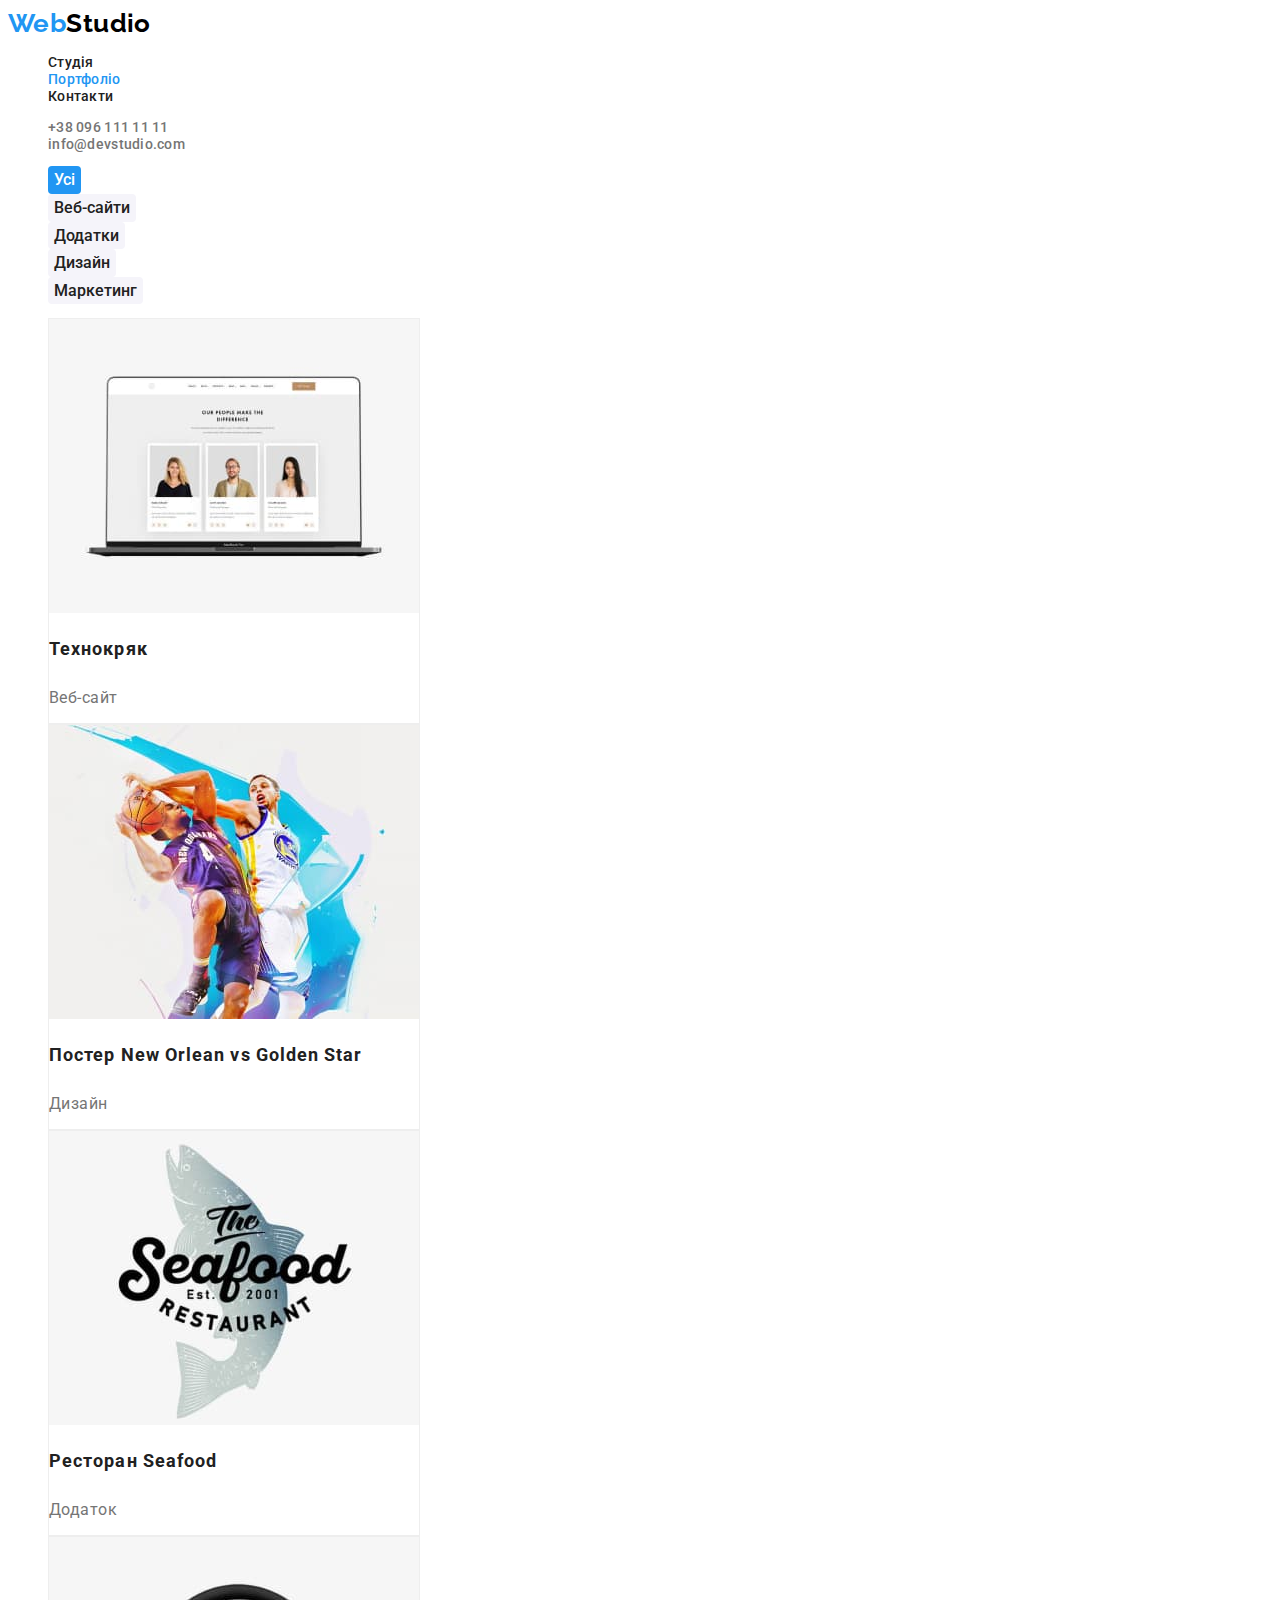
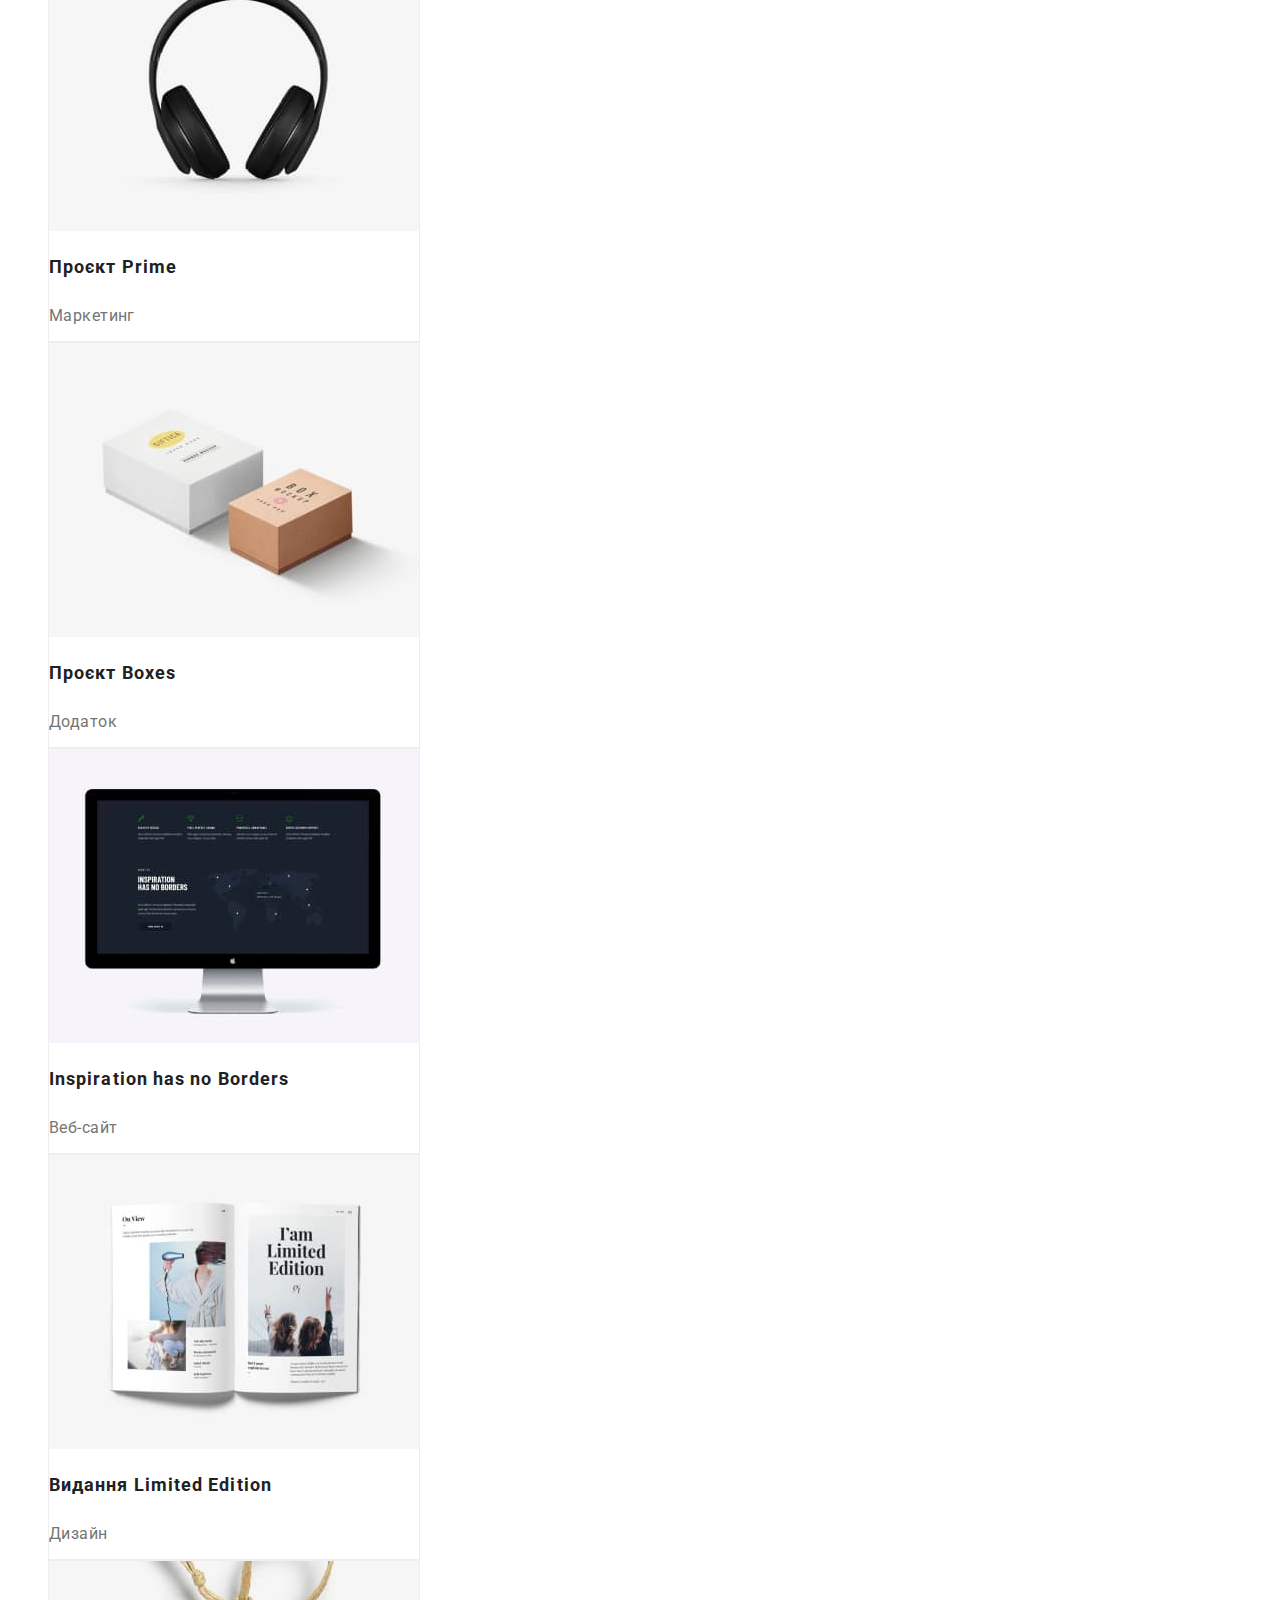
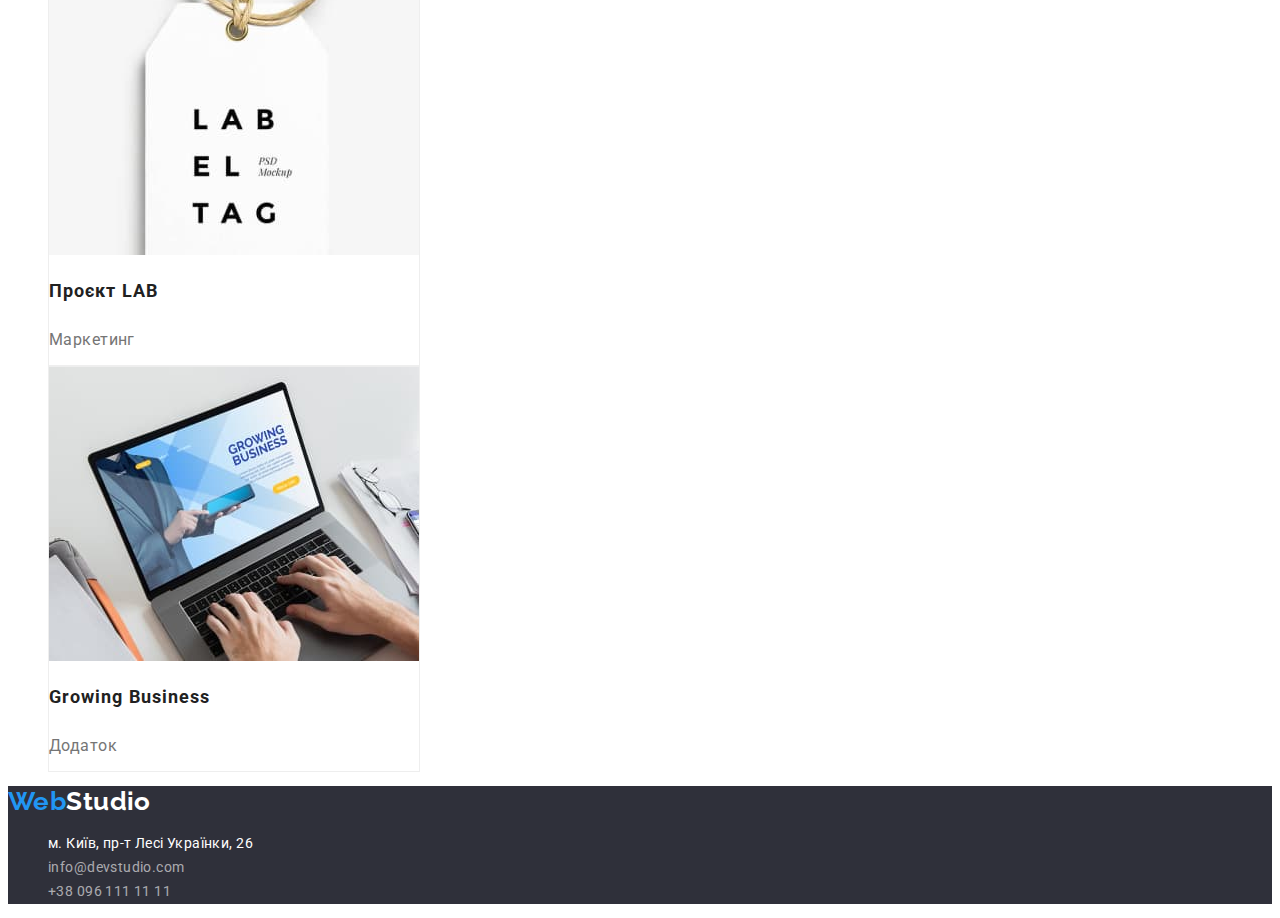
==== portfolio.html @ 96045a49 "Создана копия с дз2" ====
<!DOCTYPE html>
<html lang="uk">
<head>
    <meta charset="UTF-8">
    <meta http-equiv="X-UA-Compatible" content="IE=edge">
    <meta name="viewport" content="width=device-width, initial-scale=1.0">
    <title>Портфоліо</title>
    <link rel="preconnect" href="https://fonts.googleapis.com">
    <link rel="preconnect" href="https://fonts.gstatic.com" crossorigin>
    <link href="https://fonts.googleapis.com/css2?family=Raleway:wght@700&family=Roboto:wght@400;500;700;900&display=swap" rel="stylesheet">
    <link rel="stylesheet" href="./normalize.css">
    <link rel="stylesheet" href="./css/styles.css">    
</head>
<body>
    <header class="page-header">
        <!-- шапка меню-->
        <nav>
            <a class="logo" href="./index.html" lang="en">Web<span class="logo-header">Studio</span></a>
            <ul class="site-nav list">
                <li><a class="link accent " href="./index.html">Студія</a></li>
                <li><a class="link  accent active" href="./portfolio.html">Портфоліо</a></li>
                <li><a class="link  accent" href="#">Контакти</a></li>
            </ul>
        </nav>
        <!-- Контакты -->
        <ul class="list">
            <li>
                <a class="nav-contacts  accent" href="tel:+380961111111">+38 096 111 11 11</a>
            </li>
            <li>
                <a class="nav-contacts  accent" href="mailto:info@devstudio.com">info@devstudio.com</a>
            </li>
        </ul>
    </header>
    <main>
        <section class="portfolio">
            <h1 class="hero-title visually-hidden " >Наші Проєкти</h1>
            <!--Меню filters -->
            <ul class="buttons list">
                <li>
                    <button class="portfolio-button active" type="button">Усі</button>
                </li>
                <li>
                    <button class="portfolio-button" type="button">Веб-сайти</button>
                </li>
                <li>
                    <button class="portfolio-button" type="button">Додатки</button>
                </li>
                <li>
                    <button class="portfolio-button" type="button">Дизайн</button>
                </li>
                <li>
                    <button class="portfolio-button" type="button">Маркетинг</button>
                </li>
            </ul>
            <!-- Список проектов -->
            <ul class="projects list">
                <li class="project">
                    <img src="./images/portfolio/technocrack-website.jpg" alt="Приклад веб-сайту Технокряк" width="370" height="294">
                    <h2 class="projects-title">Технокряк</h2>
                    <p class="projects-text">Веб-сайт</p>
                </li>
                <li class="project">
                    <img src="./images/portfolio/poster.jpg" alt="Постер New Orlean vs Golden Star" width="370" height="294">
                    <h2 class="projects-title">Постер <span lang="en">New Orlean vs Golden Star</span></h2>
                    <p class="projects-text">Дизайн</p>
                </li>
                <li class="project">
                    <img src="./images/portfolio/restaurant.jpg" alt="Додаток Ресторан Seafood" width="370" height="294">
                    <h2 class="projects-title">Ресторан <span lang="en">Seafood</span></h2>
                    <p class="projects-text">Додаток</p>
                </li>
                <li class="project">
                    <img src="./images/portfolio/prime-project.jpg" alt="Проєкт Prime" width="370" height="294">
                    <h2 class="projects-title">Проєкт Prime</h2>
                    <p class="projects-text">Маркетинг</p>
                </li>
                <li class="project">
                    <img src="./images/portfolio/project-boxes.jpg" alt="Проєкт Boxes" width="370" height="294">
                    <h2 class="projects-title">Проєкт Boxes</h2>
                    <p class="projects-text">Додаток</p>
                </li>
                <li class="project">
                    <img src="./images/portfolio/inspiration-has-no-borders.jpg" alt="Веб-сайт Inspiration has no Borders" width="370" height="294">
                    <h2 class="projects-title">Inspiration has no Borders</h2>
                    <p class="projects-text">Веб-сайт</p>
                </li>
                <li class="project">
                    <img src="./images/portfolio/limited-edition.jpg" alt="Видання Limited Edition" width="370" height="294">
                    <h2 class="projects-title">Видання Limited Edition</h2>
                    <p class="projects-text">Дизайн</p>
                </li>
                <li class="project">
                    <img src="./images/portfolio/lab.jpg" alt="Проєкт LAB" width="370" height="294">
                    <h2 class="projects-title">Проєкт LAB</h2>
                    <p class="projects-text">Маркетинг</p>
                </li>
                <li class="project">
                    <img src="./images/portfolio/growing-business.jpg" alt="Додаток Growing Business" width="370" height="294">
                    <h2 class="projects-title">Growing Business</h2>
                    <p class="projects-text">Додаток</p>
                </li>
            </ul>
        </section>
    </main>
        <!-- Подвал -->
        <footer class="footer">
            <a class="logo" href="./index.html" lang="en">Web<span class="logo-footer">Studio</span></a>
            <address>
                <ul class="list">
                    <li>
                        <a class="address-link" href="https://goo.gl/maps/CPtrU1FHBa2aNyZL9" target="_blank" rel="noopener noreferrer nofollow">м. Київ, пр-т Лесі Українки, 26</a>
                    </li>
                    <li>
                        <a class="footer-contacts accent" href="mailto:info@devstudio.com">info@devstudio.com</a>
                    </li>
                    <li>
                        <a class="footer-contacts accent" href="tel:+380961111111">+38 096 111 11 11</a>
                    </li>
                </ul>
            </address>
        </footer>    
</body>
</html>
---- css/styles.css ----
:root {
    --priority-text-color: #757575;
    --title-text-color: #212121;
    --accent-color: #2196F3;
    --borders-color: #ECECEC;
    --hero-footer-background: #2F303A;
    --page-background: #FFFFFF;
    --logo-header: #000000;
    --logo-footer: #FFFFFF;
    --hero:  #FFFFFF;
    --team-background: #F5F4FA;
    --address-color: rgba(255, 255, 255, 0.6);
    --team-box-shadow: 0px 1px 3px rgba(0, 0, 0, 0.12),
    0px 1px 1px rgba(0, 0, 0, 0.14),
    0px 2px 1px rgba(0, 0, 0, 0.2);
    --portfolio-box-shadow: 0px 3px 1px rgba(0, 0, 0, 0.1),
    0px 1px 2px rgba(0, 0, 0, 0.08),
    0px 2px 2px rgba(0, 0, 0, 0.12);
    --project-border:  #EEEEEE;
}

body{
    font-family: "Roboto", sans-serif ;
    font-size: 14px;
    letter-spacing: 0.03em;
    background-color: var(--page-background);
    color: var(--priority-text-color);
}

/* .page-header {
    width: 1600px;
    height: 56px;
    border: 1px solid #ECECEC; 
} */

/* Ссылка-Логотип  */
.logo {
    font-family: 'Raleway';
    font-weight: 700;
    font-size: 26px;
    line-height: 1.22;
    color: var(--accent-color);
}

/* Текст Studio */
.logo-header {
    color: var(--logo-header);
}
.logo-footer {
    color: var(--logo-footer);
}

/* Сброс точек списка */
.list,
.buttons.list,
.projects.list {
    list-style: none;   
}

/* Меню навигации */
.link,
.nav-contacts {
    font-weight: 500;
    line-height: 1.14;
    letter-spacing: 0.02em;
    color: var(--title-text-color);
}

/* Ссылки в навигации */
.logo,
.accent {
    text-decoration: none;
}

/* Цвет наведения на ссылку*/
.active,
.accent:hover,
.accent:focus {
    color: var(--accent-color);
}

.nav-contacts {
    color: var(--priority-text-color);
}

/* Секция Герой */
.hero {
    background-color: var(--hero-footer-background);
}

.hero-title {
    font-weight: 900;
    font-size: 44px;
    line-height: 1.36;
    text-align: center;
    letter-spacing: 0.06em;
    text-transform: uppercase;
    color: var(--hero);
}

/* Кнопка */
.hero-button {
    width: 216px;
    height: 50px;
    font-weight: 700;
    font-size: 16px;
    line-height: 1.88;
    letter-spacing: 0.06em;
    color: var(--logo-footer);
    border-radius: 4px;
    background-color: var(--accent-color);
    border: 0;
    box-shadow: 0px 4px 4px rgba(0, 0, 0, 0.15);
    cursor: pointer;
}

/* Заголовки секций h2 */
.section-title {
    font-size: 36px;
    line-height: 1.16;
    text-align: center;
    color: var(--title-text-color);
}

/* Скрытие заголовка */
.visually-hidden {
    position: absolute;
    white-space: nowrap;
    width: 1px;
    height: 1px;
    overflow: hidden;
    border: 0;
    padding: 0;
    clip: rect(0 0 0 0);
    clip-path: inset(50%);
    margin: -1px;
}

/* Заголовки h3 Секции "Особенности"*/
.peculiarities-subtitle {
    font-size: 14px;
    line-height: 1.14;
    text-transform: uppercase;
    color: var(--title-text-color);
} 

/* текст Секции "Особенности" */
.peculiarities-text {
    line-height: 1.7;
}

/* Секция Наша команда */
.team {
    background-color: var(--team-background);
}

.team-card {
    width: 270px;
    height: 368px;
    background: var(--page-background);
    box-shadow: var(--team-box-shadow);
    border-radius: 0px 0px 4px 4px;
}

.team-subtitle {
    font-weight: 500;
    font-size: 16px;
    line-height: 1.19;
    text-align: center;
    color: var(--title-text-color);
}

.team-text {
    font-size: 16px;
    line-height: 1.19;
    text-align: center;
}

/* Футер */
.footer {
    background: var(--hero-footer-background);
}

.address-link,
.footer-contacts {
    font-style: normal;
    line-height: 1.7;
    color: var(--logo-footer);
    text-decoration: none;
}

.footer-contacts {
    color: var(--address-color);
}

/* Страница Портфолио */
/* Кнопки */
.portfolio-button {
    font-family: inherit;
    font-weight: 500;
    font-size: 16px;
    line-height: 1.6;
    text-align: center;
    color: var(--title-text-color);
    cursor: pointer;
    background: var(--team-background);
    border-radius: 4px;
    border: 0;
}
  /* Активная кнопка */
.portfolio-button.active,
.portfolio-button:hover,
portfolio-button:focus {
    color: var(--logo-footer);
    background: var(--accent-color);
}

/* Заголовки h2 Проектов */
.projects-title {
    font-size: 18px;
    line-height: 2;
    letter-spacing: 0.06em;
    color: var(--title-text-color);
}

.projects-text {
font-size: 16px;
line-height: 1.87;
}
.project {
    width: 370px;
    height: 404px;
background:var(--page-background);
border: 1px solid var(--project-border);
}
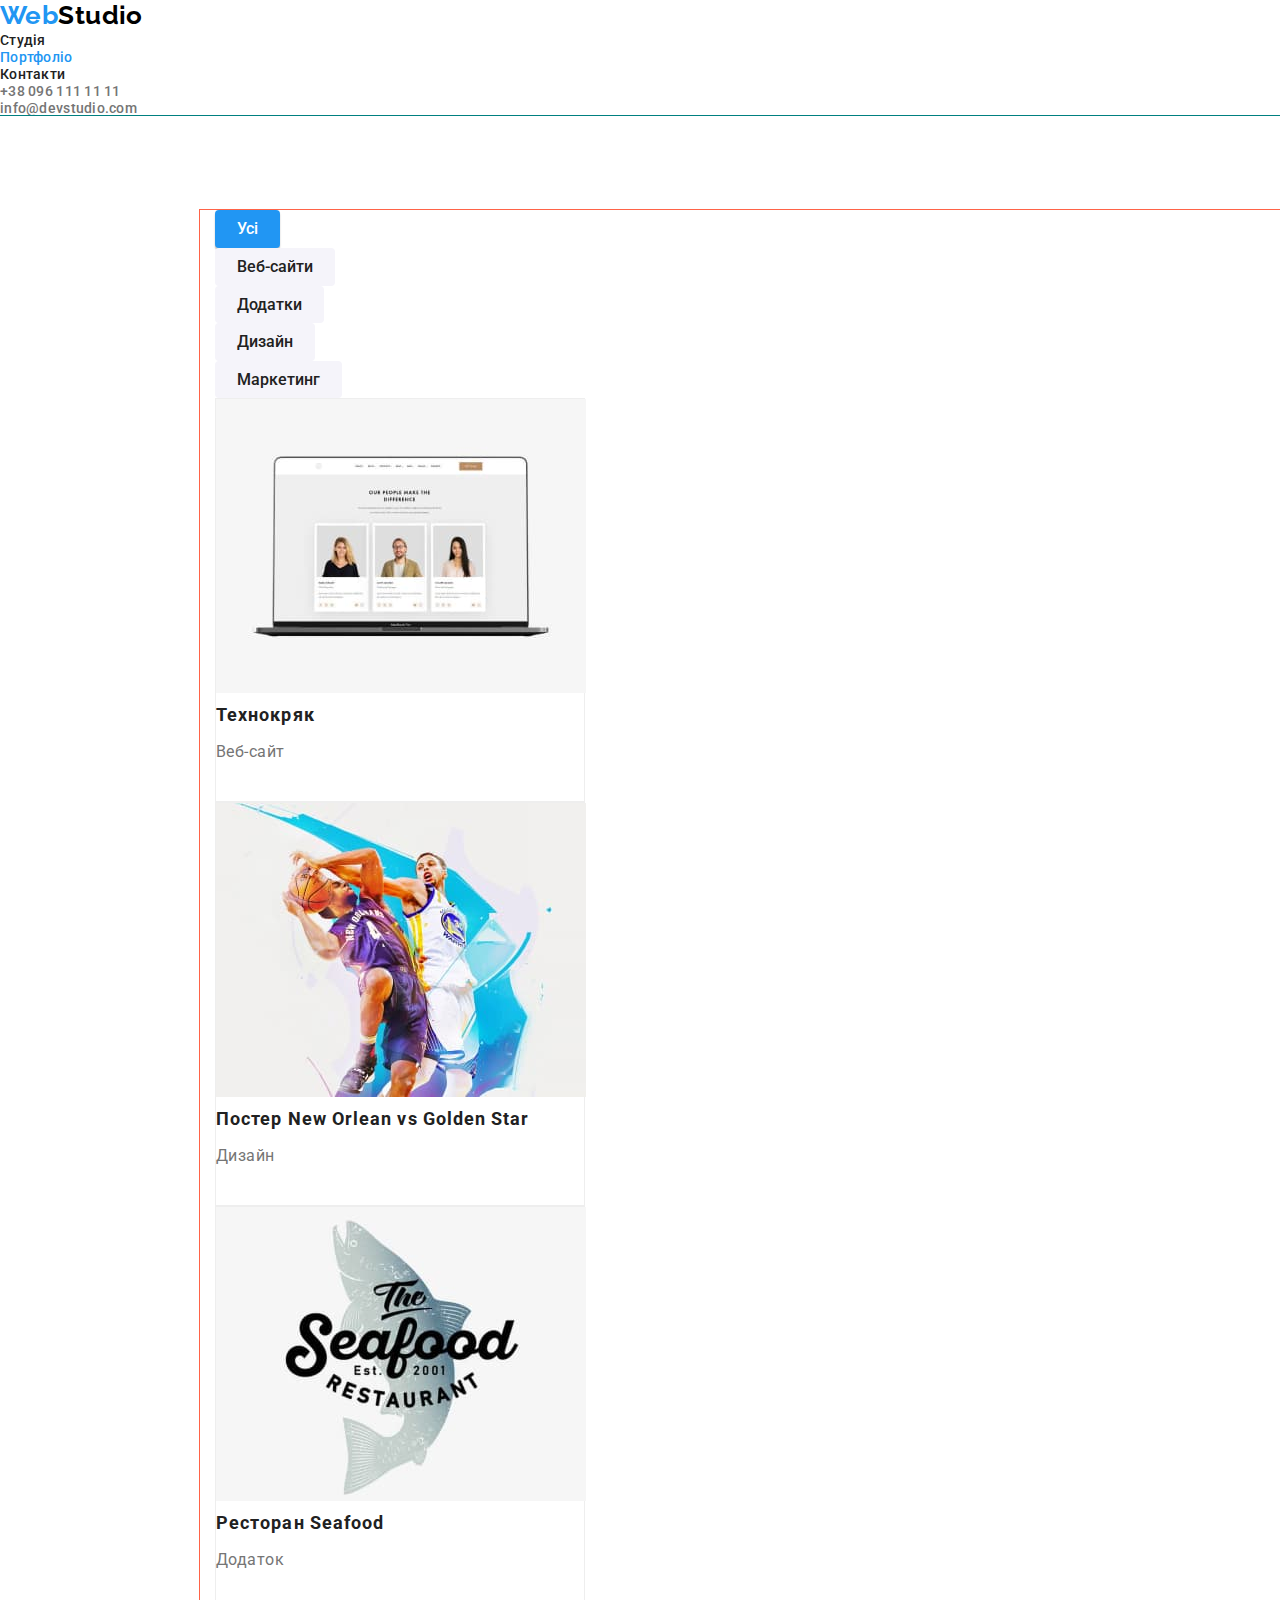
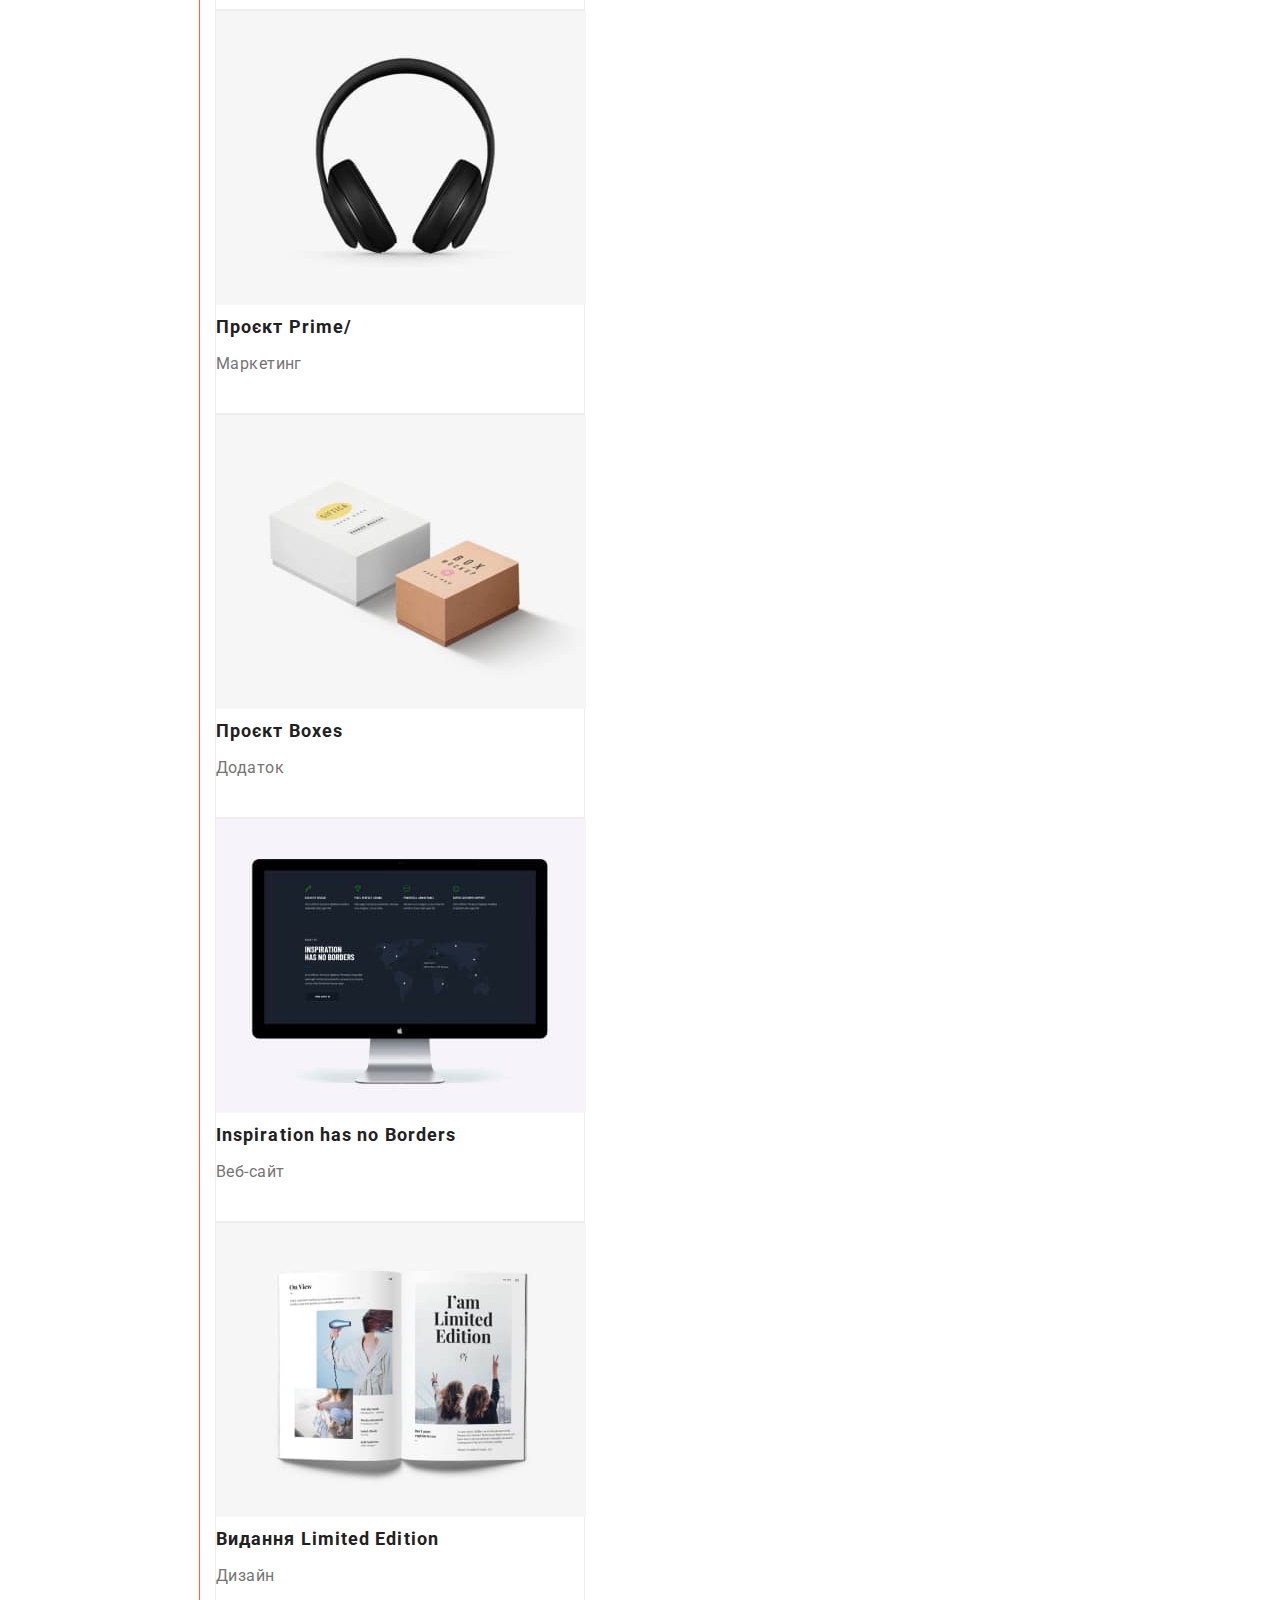
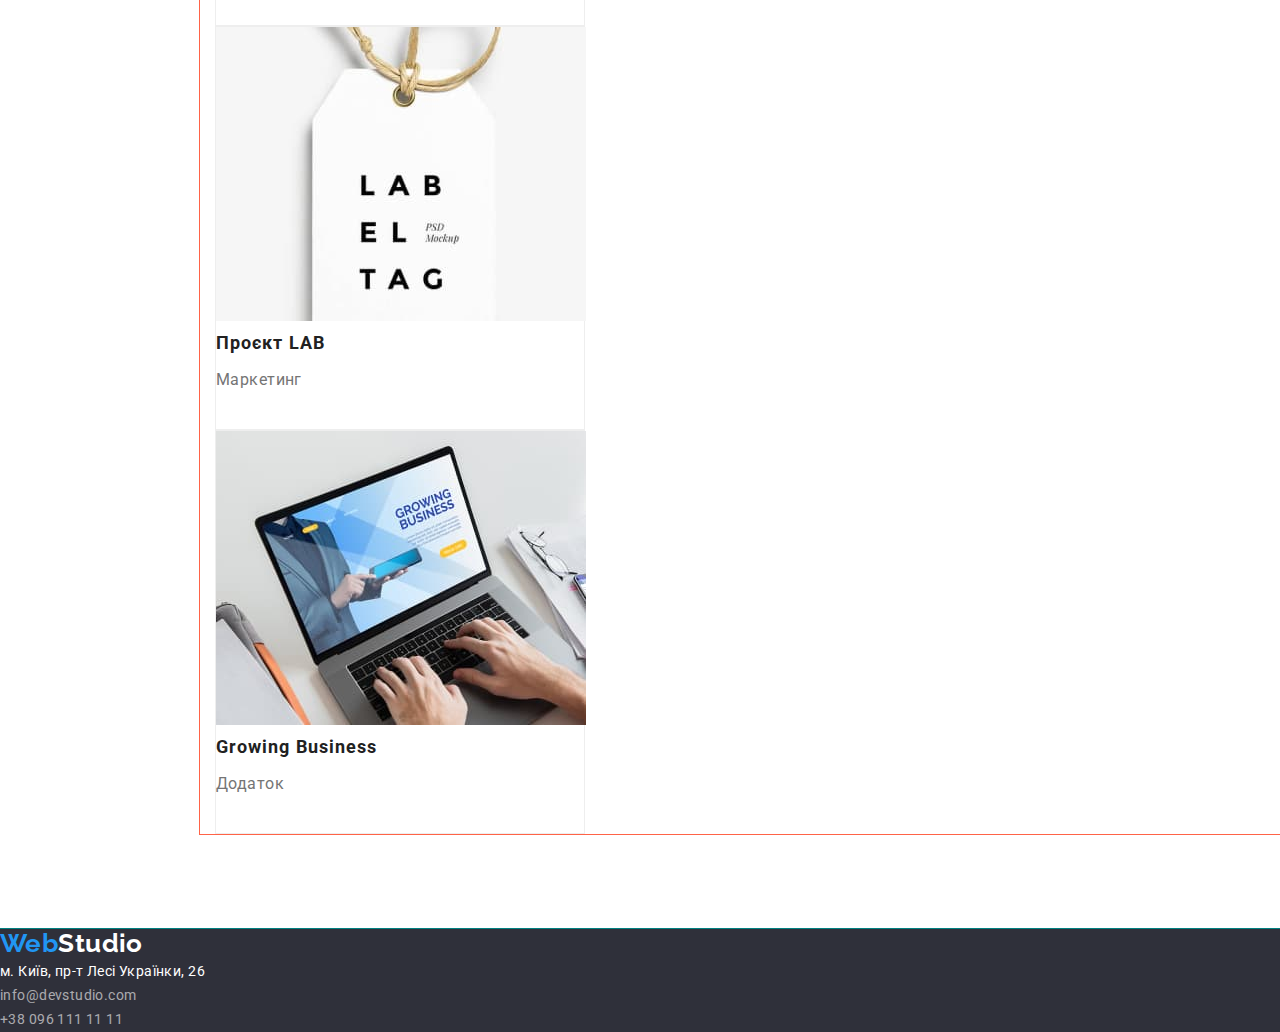
==== commit f4eb1e66: "Выполнено модуль 3. Блочная модель" ====
--- a/portfolio.html
+++ b/portfolio.html
@@ -8,7 +8,7 @@
     <link rel="preconnect" href="https://fonts.googleapis.com">
     <link rel="preconnect" href="https://fonts.gstatic.com" crossorigin>
     <link href="https://fonts.googleapis.com/css2?family=Raleway:wght@700&family=Roboto:wght@400;500;700;900&display=swap" rel="stylesheet">
-    <link rel="stylesheet" href="./normalize.css">
+    <link rel="stylesheet" href="https://cdnjs.cloudflare.com/ajax/libs/modern-normalize/1.1.0/modern-normalize.min.css">
     <link rel="stylesheet" href="./css/styles.css">    
 </head>
 <body>
@@ -33,74 +33,77 @@
         </ul>
     </header>
     <main>
-        <section class="portfolio">
-            <h1 class="hero-title visually-hidden " >Наші Проєкти</h1>
-            <!--Меню filters -->
-            <ul class="buttons list">
-                <li>
-                    <button class="portfolio-button active" type="button">Усі</button>
-                </li>
-                <li>
-                    <button class="portfolio-button" type="button">Веб-сайти</button>
-                </li>
-                <li>
-                    <button class="portfolio-button" type="button">Додатки</button>
-                </li>
-                <li>
-                    <button class="portfolio-button" type="button">Дизайн</button>
-                </li>
-                <li>
-                    <button class="portfolio-button" type="button">Маркетинг</button>
-                </li>
-            </ul>
-            <!-- Список проектов -->
-            <ul class="projects list">
-                <li class="project">
-                    <img src="./images/portfolio/technocrack-website.jpg" alt="Приклад веб-сайту Технокряк" width="370" height="294">
-                    <h2 class="projects-title">Технокряк</h2>
-                    <p class="projects-text">Веб-сайт</p>
-                </li>
-                <li class="project">
-                    <img src="./images/portfolio/poster.jpg" alt="Постер New Orlean vs Golden Star" width="370" height="294">
-                    <h2 class="projects-title">Постер <span lang="en">New Orlean vs Golden Star</span></h2>
-                    <p class="projects-text">Дизайн</p>
-                </li>
-                <li class="project">
-                    <img src="./images/portfolio/restaurant.jpg" alt="Додаток Ресторан Seafood" width="370" height="294">
-                    <h2 class="projects-title">Ресторан <span lang="en">Seafood</span></h2>
-                    <p class="projects-text">Додаток</p>
-                </li>
-                <li class="project">
-                    <img src="./images/portfolio/prime-project.jpg" alt="Проєкт Prime" width="370" height="294">
-                    <h2 class="projects-title">Проєкт Prime</h2>
-                    <p class="projects-text">Маркетинг</p>
-                </li>
-                <li class="project">
-                    <img src="./images/portfolio/project-boxes.jpg" alt="Проєкт Boxes" width="370" height="294">
-                    <h2 class="projects-title">Проєкт Boxes</h2>
-                    <p class="projects-text">Додаток</p>
-                </li>
-                <li class="project">
-                    <img src="./images/portfolio/inspiration-has-no-borders.jpg" alt="Веб-сайт Inspiration has no Borders" width="370" height="294">
-                    <h2 class="projects-title">Inspiration has no Borders</h2>
-                    <p class="projects-text">Веб-сайт</p>
-                </li>
-                <li class="project">
-                    <img src="./images/portfolio/limited-edition.jpg" alt="Видання Limited Edition" width="370" height="294">
-                    <h2 class="projects-title">Видання Limited Edition</h2>
-                    <p class="projects-text">Дизайн</p>
-                </li>
-                <li class="project">
-                    <img src="./images/portfolio/lab.jpg" alt="Проєкт LAB" width="370" height="294">
-                    <h2 class="projects-title">Проєкт LAB</h2>
-                    <p class="projects-text">Маркетинг</p>
-                </li>
-                <li class="project">
-                    <img src="./images/portfolio/growing-business.jpg" alt="Додаток Growing Business" width="370" height="294">
-                    <h2 class="projects-title">Growing Business</h2>
-                    <p class="projects-text">Додаток</p>
-                </li>
-            </ul>
+        <section class="section">
+            <div class="container">
+                <h1 class="hero-title visually-hidden ">Наші Проєкти</h1>
+                <!--Меню filters -->
+                <ul class="buttons list">
+                    <li>
+                        <button class="portfolio-button active" type="button">Усі</button>
+                    </li>
+                    <li>
+                        <button class="portfolio-button" type="button">Веб-сайти</button>
+                    </li>
+                    <li>
+                        <button class="portfolio-button" type="button">Додатки</button>
+                    </li>
+                    <li>
+                        <button class="portfolio-button" type="button">Дизайн</button>
+                    </li>
+                    <li>
+                        <button class="portfolio-button" type="button">Маркетинг</button>
+                    </li>
+                </ul>
+                <!-- Список проектов -->
+                <ul class="projects list">
+                    <li class="project">
+                        <img src="./images/portfolio/technocrack-website.jpg" alt="Приклад веб-сайту Технокряк" width="370" height="294">
+                        <h2 class="projects-title">Технокряк</h2>
+                        <p class="projects-text">Веб-сайт</p>
+                    </li>
+                    <li class="project">
+                        <img src="./images/portfolio/poster.jpg" alt="Постер New Orlean vs Golden Star" width="370" height="294">
+                        <h2 class="projects-title">Постер <span lang="en">New Orlean vs Golden Star</span></h2>
+                        <p class="projects-text">Дизайн</p>
+                    </li>
+                    <li class="project">
+                        <img src="./images/portfolio/restaurant.jpg" alt="Додаток Ресторан Seafood" width="370" height="294">
+                        <h2 class="projects-title">Ресторан <span lang="en">Seafood</span></h2>
+                        <p class="projects-text">Додаток</p>
+                    </li>
+                    <li class="project">
+                        <img src="./images/portfolio/prime-project.jpg" alt="Проєкт Prime" width="370" height="294">
+                        <h2 class="projects-title">Проєкт <span lang="en">Prime/<span></h2>
+                        <p class="projects-text">Маркетинг</p>
+                    </li>
+                    <li class="project">
+                        <img src="./images/portfolio/project-boxes.jpg" alt="Проєкт Boxes" width="370" height="294">
+                        <h2 class="projects-title">Проєкт <span lang="en">Boxes</span></h2>
+                        <p class="projects-text">Додаток</p>
+                    </li>
+                    <li class="project">
+                        <img src="./images/portfolio/inspiration-has-no-borders.jpg" alt="Веб-сайт Inspiration has no Borders" width="370" height="294">
+                        <h2 class="projects-title"><span lang="en">Inspiration has no Borders</span></h2>
+                        <p class="projects-text">Веб-сайт</p>
+                    </li>
+                    <li class="project">
+                        <img src="./images/portfolio/limited-edition.jpg" alt="Видання Limited Edition" width="370" height="294">
+                        <h2 class="projects-title">Видання <span lang="en">Limited Edition</span></h2>
+                        <p class="projects-text">Дизайн</p>
+                    </li>
+                    <li class="project">
+                        <img src="./images/portfolio/lab.jpg" alt="Проєкт LAB" width="370" height="294">
+                        <h2 class="projects-title">Проєкт <span lang="en">LAB</span></h2>
+                        <p class="projects-text">Маркетинг</p>
+                    </li>
+                    <li class="project">
+                        <img src="./images/portfolio/growing-business.jpg" alt="Додаток Growing Business" width="370" height="294">
+                        <h2 class="projects-title"><span lang="en">Growing Business</span></h2>
+                        <p class="projects-text">Додаток</p>
+                    </li>
+                </ul>
+            </div>
+            
         </section>
     </main>
         <!-- Подвал -->
--- a/css/styles.css
+++ b/css/styles.css
@@ -17,7 +17,21 @@
     0px 1px 2px rgba(0, 0, 0, 0.08),
     0px 2px 2px rgba(0, 0, 0, 0.12);
     --project-border:  #EEEEEE;
-}
+    --hero-box-shadow: 0px 4px 4px rgba(0, 0, 0, 0.15);
+    --hero-button-active: #188CE8;
+
+}
+
+/* Подключается через modern-normalize.min.css */
+/* html {
+    box-sizing: border-box;
+}
+
+  *,
+  *::before,
+  *::after {
+    box-sizing: inherit;
+} */
 
 body{
     font-family: "Roboto", sans-serif ;
@@ -25,13 +39,22 @@
     letter-spacing: 0.03em;
     background-color: var(--page-background);
     color: var(--priority-text-color);
-}
-
-/* .page-header {
     width: 1600px;
-    height: 56px;
-    border: 1px solid #ECECEC; 
-} */
+        outline: 1px solid tomato;
+}
+
+.page-header {
+    width: 1600px;
+
+}
+.container {
+    width: 1200px;
+    margin: 0 auto;
+    padding: 0 15px;
+    outline: 1px solid tomato;
+
+}
+
 
 /* Ссылка-Логотип  */
 .logo {
@@ -40,6 +63,8 @@
     font-size: 26px;
     line-height: 1.22;
     color: var(--accent-color);
+    display: inline-block;
+    
 }
 
 /* Текст Studio */
@@ -54,7 +79,7 @@
 .list,
 .buttons.list,
 .projects.list {
-    list-style: none;   
+    list-style: none;
 }
 
 /* Меню навигации */
@@ -82,26 +107,38 @@
 .nav-contacts {
     color: var(--priority-text-color);
 }
-
+/* Сброс верхних отступов в заголовках, тексте и списках */
+h1,
+h2,
+h3,
+p,
+ul {
+    margin: 0;
+    padding: 0;
+}
 /* Секция Герой */
 .hero {
     background-color: var(--hero-footer-background);
+    text-align: center;
+    outline: 1px solid tomato;
 }
 
 .hero-title {
+    margin-bottom: 30px;
     font-weight: 900;
     font-size: 44px;
     line-height: 1.36;
-    text-align: center;
     letter-spacing: 0.06em;
     text-transform: uppercase;
     color: var(--hero);
+
 }
 
 /* Кнопка */
 .hero-button {
-    width: 216px;
-    height: 50px;
+    min-width: 216px;
+    display: inline-block;
+    padding: 10px 32px ;
     font-weight: 700;
     font-size: 16px;
     line-height: 1.88;
@@ -110,16 +147,24 @@
     border-radius: 4px;
     background-color: var(--accent-color);
     border: 0;
-    box-shadow: 0px 4px 4px rgba(0, 0, 0, 0.15);
-    cursor: pointer;
-}
-
+    box-shadow: var(--hero-box-shadow);
+}
+.hero-button:active {
+    background: var(--hero-button-active);
+}
+/* Секции */
+.section {
+padding-top: 94px;
+padding-bottom: 94px;
+outline: 1px solid teal;
+}
 /* Заголовки секций h2 */
 .section-title {
     font-size: 36px;
     line-height: 1.16;
     text-align: center;
     color: var(--title-text-color);
+    margin-bottom: 50px;
 }
 
 /* Скрытие заголовка */
@@ -136,8 +181,13 @@
     margin: -1px;
 }
 
+/* Особливості  сброс нижнего паддинга*/
+.no-padding {
+    padding: 0;
+}
 /* Заголовки h3 Секции "Особенности"*/
 .peculiarities-subtitle {
+    margin-bottom: 10px;
     font-size: 14px;
     line-height: 1.14;
     text-transform: uppercase;
@@ -196,6 +246,7 @@
 /* Страница Портфолио */
 /* Кнопки */
 .portfolio-button {
+    display: inline-block;
     font-family: inherit;
     font-weight: 500;
     font-size: 16px;
@@ -206,6 +257,8 @@
     background: var(--team-background);
     border-radius: 4px;
     border: 0;
+    padding: 6px 22px;
+
 }
   /* Активная кнопка */
 .portfolio-button.active,
@@ -213,6 +266,7 @@
 portfolio-button:focus {
     color: var(--logo-footer);
     background: var(--accent-color);
+    box-shadow: var(--portfolio-box-shadow);
 }
 
 /* Заголовки h2 Проектов */
@@ -221,6 +275,7 @@
     line-height: 2;
     letter-spacing: 0.06em;
     color: var(--title-text-color);
+    margin-bottom: 4px;
 }
 
 .projects-text {
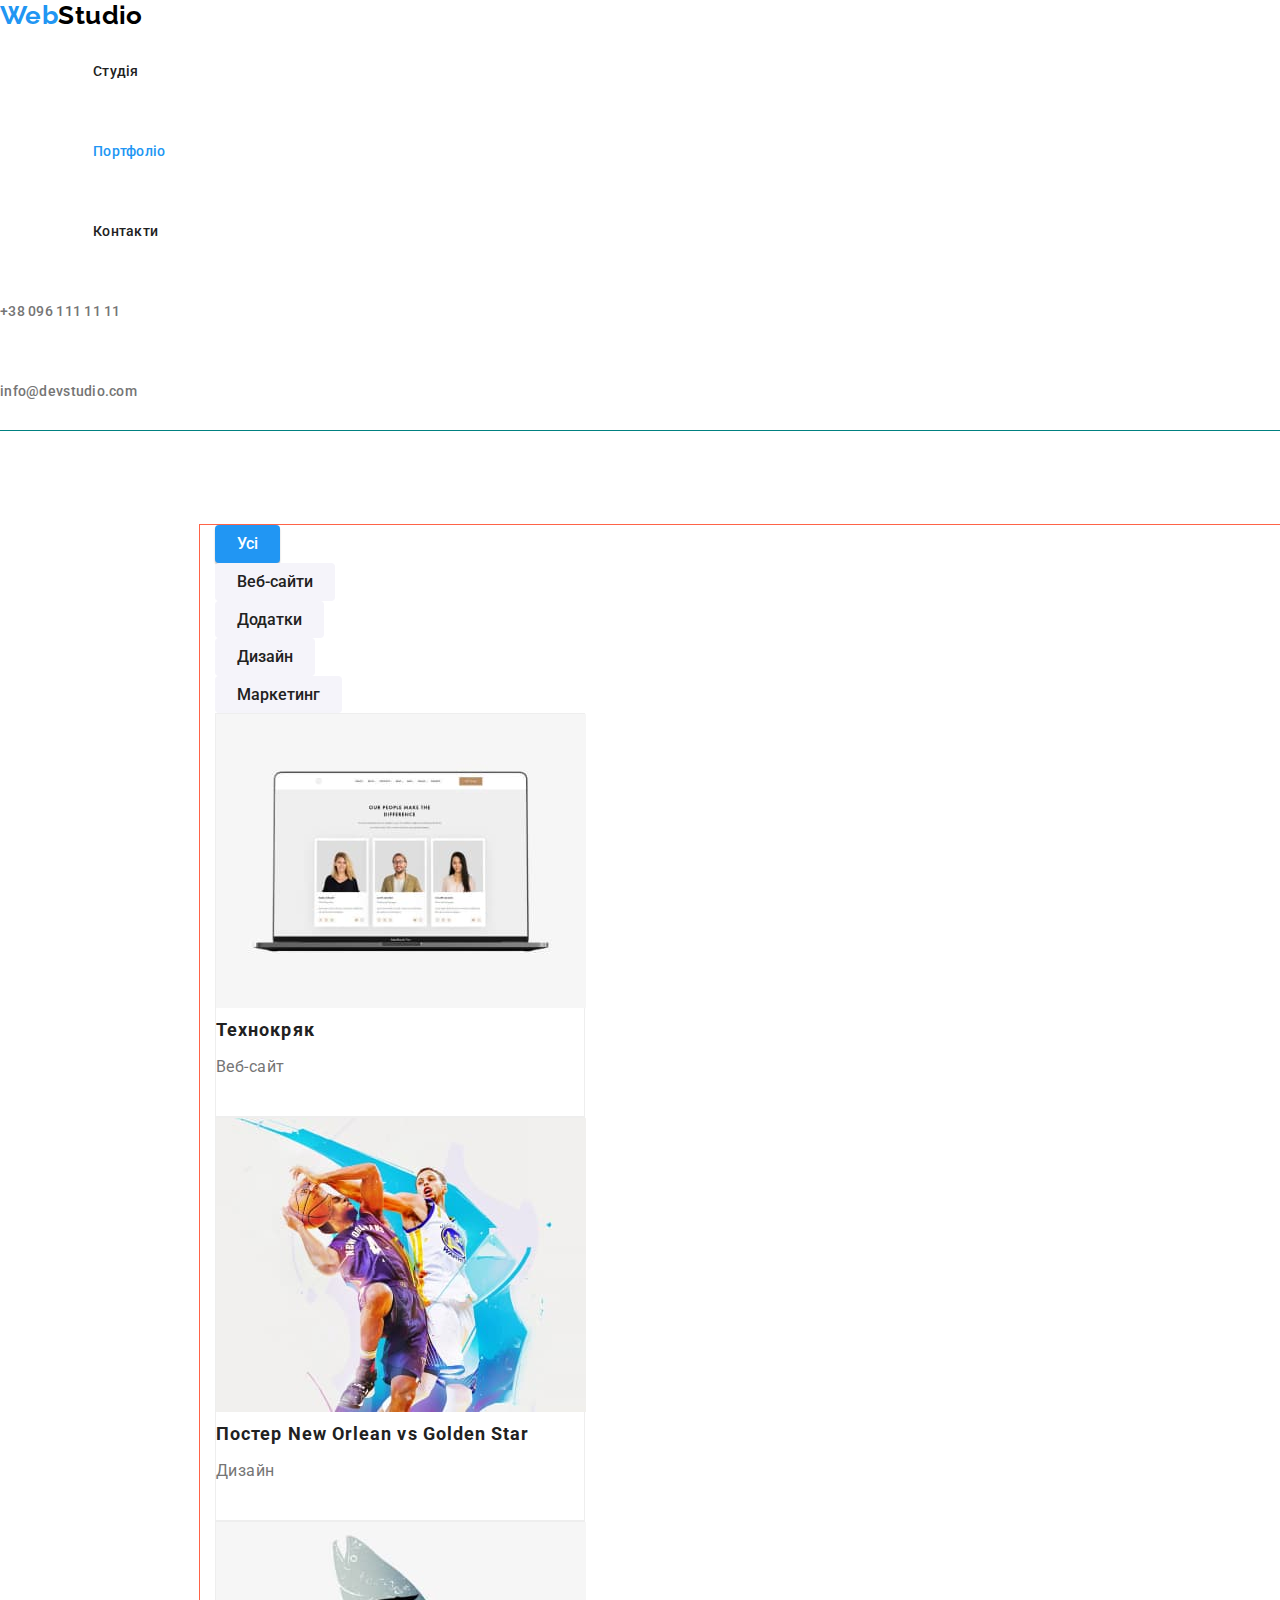
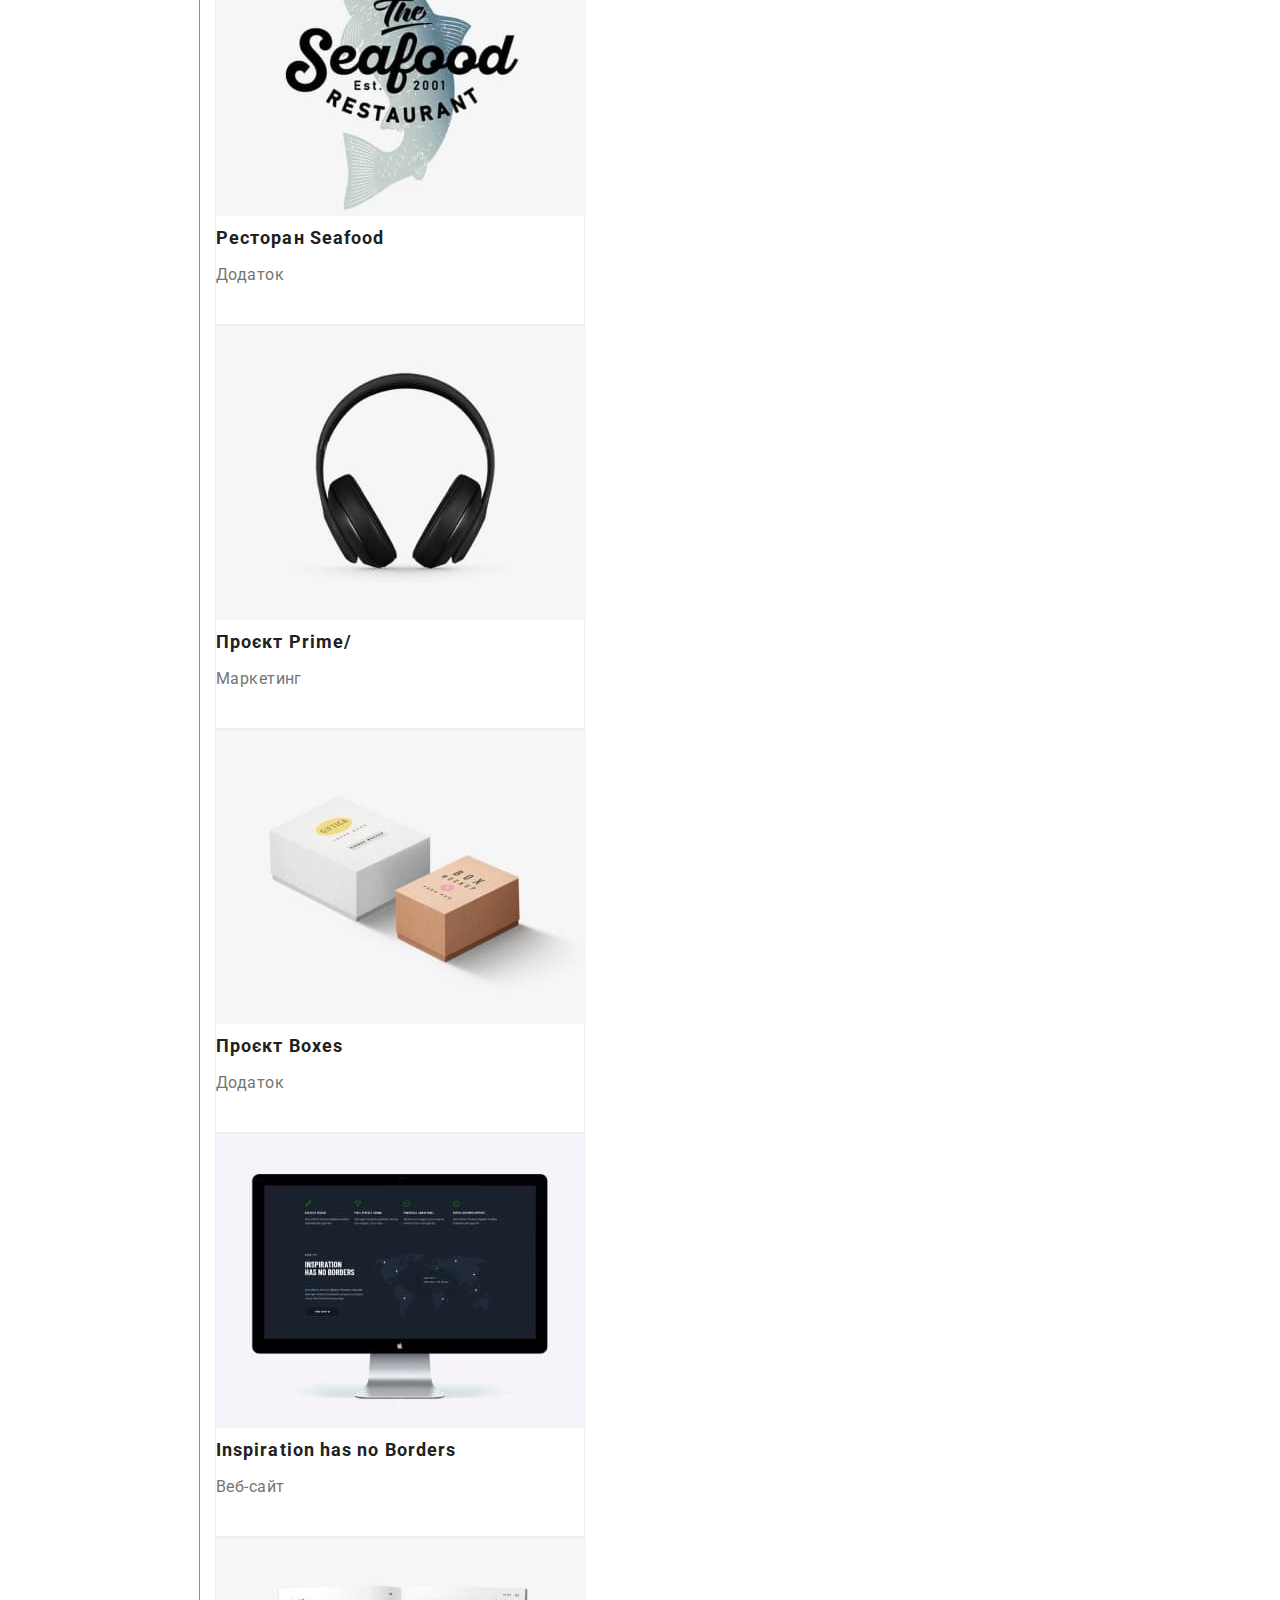
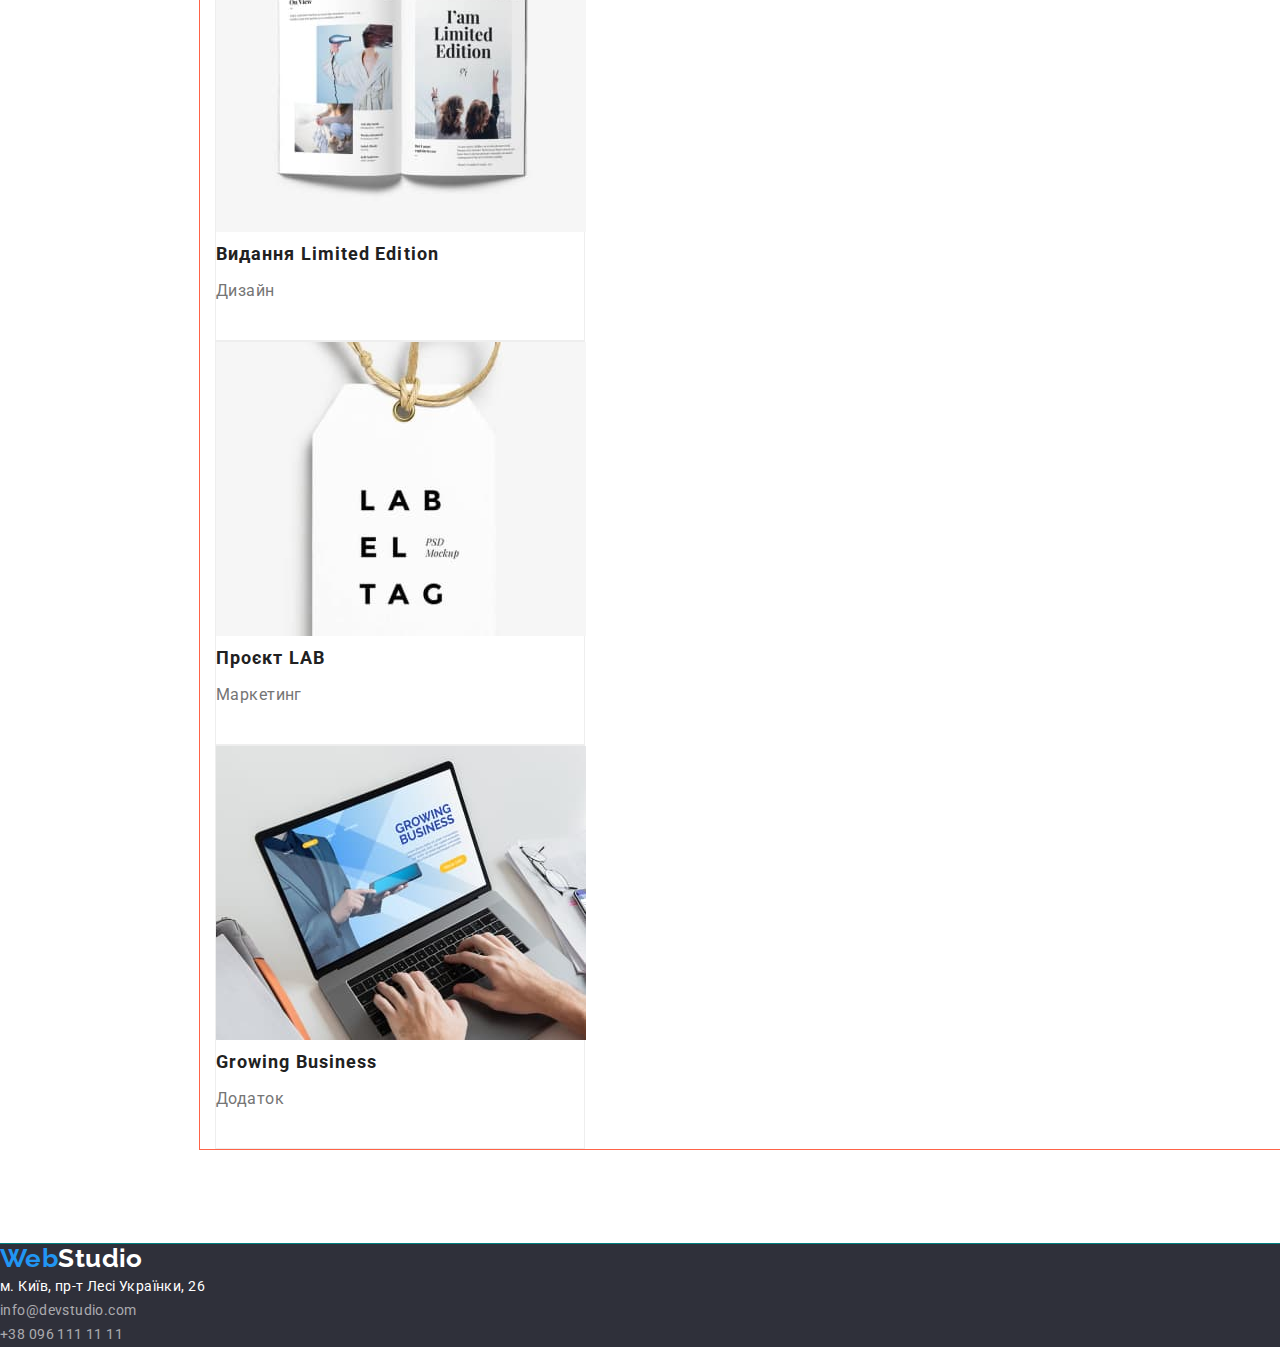
==== commit 54b80949: "Верхняя строка" ====
--- a/portfolio.html
+++ b/portfolio.html
@@ -55,53 +55,55 @@
                     </li>
                 </ul>
                 <!-- Список проектов -->
-                <ul class="projects list">
-                    <li class="project">
-                        <img src="./images/portfolio/technocrack-website.jpg" alt="Приклад веб-сайту Технокряк" width="370" height="294">
-                        <h2 class="projects-title">Технокряк</h2>
-                        <p class="projects-text">Веб-сайт</p>
-                    </li>
-                    <li class="project">
-                        <img src="./images/portfolio/poster.jpg" alt="Постер New Orlean vs Golden Star" width="370" height="294">
-                        <h2 class="projects-title">Постер <span lang="en">New Orlean vs Golden Star</span></h2>
-                        <p class="projects-text">Дизайн</p>
-                    </li>
-                    <li class="project">
-                        <img src="./images/portfolio/restaurant.jpg" alt="Додаток Ресторан Seafood" width="370" height="294">
-                        <h2 class="projects-title">Ресторан <span lang="en">Seafood</span></h2>
-                        <p class="projects-text">Додаток</p>
-                    </li>
-                    <li class="project">
-                        <img src="./images/portfolio/prime-project.jpg" alt="Проєкт Prime" width="370" height="294">
-                        <h2 class="projects-title">Проєкт <span lang="en">Prime/<span></h2>
-                        <p class="projects-text">Маркетинг</p>
-                    </li>
-                    <li class="project">
-                        <img src="./images/portfolio/project-boxes.jpg" alt="Проєкт Boxes" width="370" height="294">
-                        <h2 class="projects-title">Проєкт <span lang="en">Boxes</span></h2>
-                        <p class="projects-text">Додаток</p>
-                    </li>
-                    <li class="project">
-                        <img src="./images/portfolio/inspiration-has-no-borders.jpg" alt="Веб-сайт Inspiration has no Borders" width="370" height="294">
-                        <h2 class="projects-title"><span lang="en">Inspiration has no Borders</span></h2>
-                        <p class="projects-text">Веб-сайт</p>
-                    </li>
-                    <li class="project">
-                        <img src="./images/portfolio/limited-edition.jpg" alt="Видання Limited Edition" width="370" height="294">
-                        <h2 class="projects-title">Видання <span lang="en">Limited Edition</span></h2>
-                        <p class="projects-text">Дизайн</p>
-                    </li>
-                    <li class="project">
-                        <img src="./images/portfolio/lab.jpg" alt="Проєкт LAB" width="370" height="294">
-                        <h2 class="projects-title">Проєкт <span lang="en">LAB</span></h2>
-                        <p class="projects-text">Маркетинг</p>
-                    </li>
-                    <li class="project">
-                        <img src="./images/portfolio/growing-business.jpg" alt="Додаток Growing Business" width="370" height="294">
-                        <h2 class="projects-title"><span lang="en">Growing Business</span></h2>
-                        <p class="projects-text">Додаток</p>
-                    </li>
-                </ul>
+                <div class="flex-container">
+                    <ul class="projects list">
+                        <li class="project">
+                            <img src="./images/portfolio/technocrack-website.jpg" alt="Приклад веб-сайту Технокряк" width="370" height="294">
+                            <h2 class="projects-title">Технокряк</h2>
+                            <p class="projects-text">Веб-сайт</p>
+                        </li>
+                        <li class="project">
+                            <img src="./images/portfolio/poster.jpg" alt="Постер New Orlean vs Golden Star" width="370" height="294">
+                            <h2 class="projects-title">Постер <span lang="en">New Orlean vs Golden Star</span></h2>
+                            <p class="projects-text">Дизайн</p>
+                        </li>
+                        <li class="project">
+                            <img src="./images/portfolio/restaurant.jpg" alt="Додаток Ресторан Seafood" width="370" height="294">
+                            <h2 class="projects-title">Ресторан <span lang="en">Seafood</span></h2>
+                            <p class="projects-text">Додаток</p>
+                        </li>
+                        <li class="project">
+                            <img src="./images/portfolio/prime-project.jpg" alt="Проєкт Prime" width="370" height="294">
+                            <h2 class="projects-title">Проєкт <span lang="en">Prime/<span></h2>
+                            <p class="projects-text">Маркетинг</p>
+                        </li>
+                        <li class="project">
+                            <img src="./images/portfolio/project-boxes.jpg" alt="Проєкт Boxes" width="370" height="294">
+                            <h2 class="projects-title">Проєкт <span lang="en">Boxes</span></h2>
+                            <p class="projects-text">Додаток</p>
+                        </li>
+                        <li class="project">
+                            <img src="./images/portfolio/inspiration-has-no-borders.jpg" alt="Веб-сайт Inspiration has no Borders" width="370" height="294">
+                            <h2 class="projects-title"><span lang="en">Inspiration has no Borders</span></h2>
+                            <p class="projects-text">Веб-сайт</p>
+                        </li>
+                        <li class="project">
+                            <img src="./images/portfolio/limited-edition.jpg" alt="Видання Limited Edition" width="370" height="294">
+                            <h2 class="projects-title">Видання <span lang="en">Limited Edition</span></h2>
+                            <p class="projects-text">Дизайн</p>
+                        </li>
+                        <li class="project">
+                            <img src="./images/portfolio/lab.jpg" alt="Проєкт LAB" width="370" height="294">
+                            <h2 class="projects-title">Проєкт <span lang="en">LAB</span></h2>
+                            <p class="projects-text">Маркетинг</p>
+                        </li>
+                        <li class="project">
+                            <img src="./images/portfolio/growing-business.jpg" alt="Додаток Growing Business" width="370" height="294">
+                            <h2 class="projects-title"><span lang="en">Growing Business</span></h2>
+                            <p class="projects-text">Додаток</p>
+                        </li>
+                    </ul>
+                </div>
             </div>
             
         </section>
--- a/css/styles.css
+++ b/css/styles.css
@@ -43,6 +43,17 @@
         outline: 1px solid tomato;
 }
 
+/* Утилиты */
+/* Сброс верхних отступов в заголовках, тексте и списках */
+h1,
+h2,
+h3,
+p,
+ul {
+    margin: 0;
+    padding: 0;
+}
+
 .page-header {
     width: 1600px;
 
@@ -53,6 +64,25 @@
     padding: 0 15px;
     outline: 1px solid tomato;
 
+}
+/* Для расположения меню по центру */
+.flex-container,
+.flex {
+    display: flex;
+    align-items: center;
+}
+
+/* Для ссылок падинги */
+.link,
+.nav-contacts {
+    display: block;
+    padding-top: 32px;
+    padding-bottom: 32px;
+}
+
+/* Отступ от логотипа */
+.site-nav {
+    margin-left: 93px;
 }
 
 
@@ -91,6 +121,15 @@
     color: var(--title-text-color);
 }
 
+/* Отступы в новигации */
+/* .site-nav .item:not(:last-child) {
+margin-right: 50px;
+} */
+.site-nav .item+.item,
+.flex .item + .item {
+    margin-left: 50px;
+}
+
 /* Ссылки в навигации */
 .logo,
 .accent {
@@ -107,14 +146,9 @@
 .nav-contacts {
     color: var(--priority-text-color);
 }
-/* Сброс верхних отступов в заголовках, тексте и списках */
-h1,
-h2,
-h3,
-p,
-ul {
-    margin: 0;
-    padding: 0;
+/* Выравнивание у левому краю */
+.contacts {
+    margin-left: auto;
 }
 /* Секция Герой */
 .hero {
@@ -268,7 +302,11 @@
     background: var(--accent-color);
     box-shadow: var(--portfolio-box-shadow);
 }
-
+/* flex-container */
+.flex-container{
+    /* display: flex; */
+    flex-wrap: wrap;
+}
 /* Заголовки h2 Проектов */
 .projects-title {
     font-size: 18px;
@@ -287,4 +325,4 @@
     height: 404px;
 background:var(--page-background);
 border: 1px solid var(--project-border);
-}+}
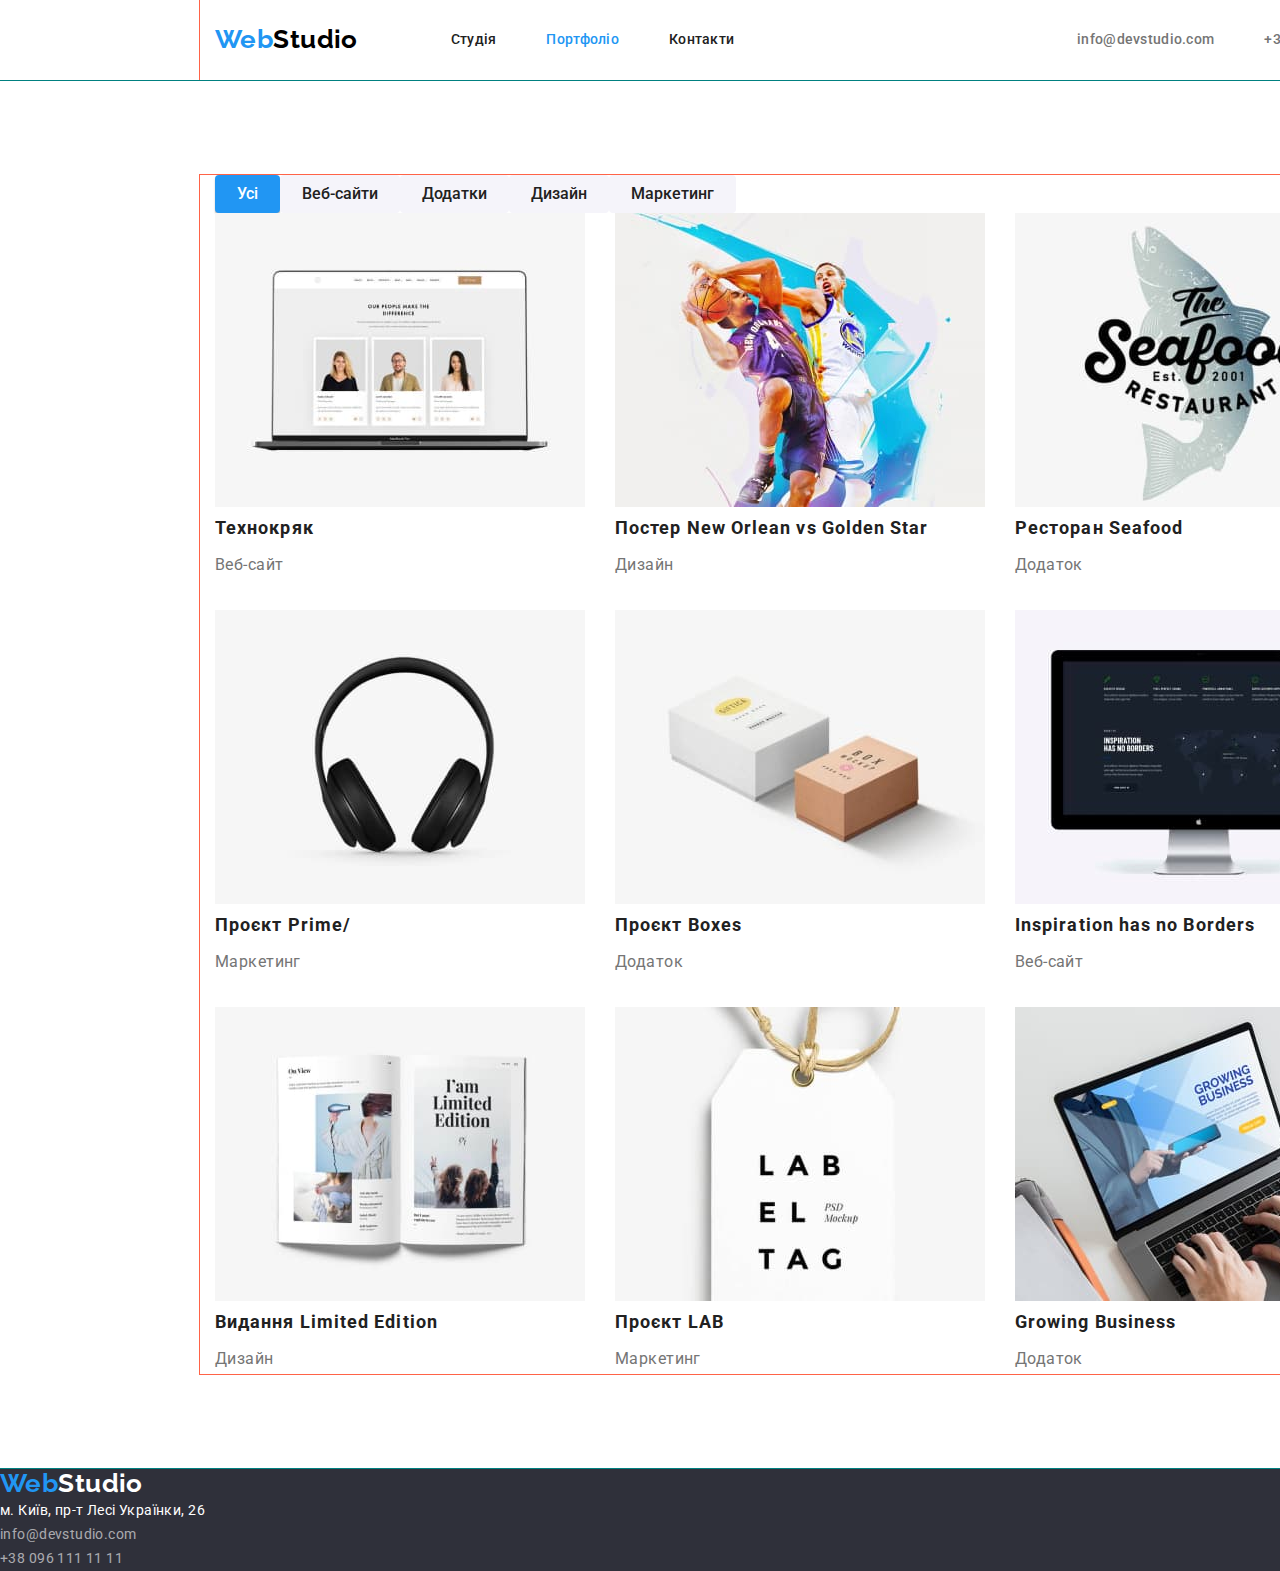
==== commit 9ef8903b: "Позиционирование" ====
--- a/portfolio.html
+++ b/portfolio.html
@@ -14,30 +14,32 @@
 <body>
     <header class="page-header">
         <!-- шапка меню-->
-        <nav>
-            <a class="logo" href="./index.html" lang="en">Web<span class="logo-header">Studio</span></a>
-            <ul class="site-nav list">
-                <li><a class="link accent " href="./index.html">Студія</a></li>
-                <li><a class="link  accent active" href="./portfolio.html">Портфоліо</a></li>
-                <li><a class="link  accent" href="#">Контакти</a></li>
-            </ul>
-        </nav>
-        <!-- Контакты -->
-        <ul class="list">
-            <li>
-                <a class="nav-contacts  accent" href="tel:+380961111111">+38 096 111 11 11</a>
-            </li>
-            <li>
-                <a class="nav-contacts  accent" href="mailto:info@devstudio.com">info@devstudio.com</a>
-            </li>
-        </ul>
+        <div class="container flex">
+                <nav class="flex">
+                    <a class="logo" href="./index.html" lang="en">Web<span class="logo-header">Studio</span></a>
+                    <ul class="site-nav list flex">
+                        <li class="item"><a class="link accent " href="./index.html">Студія</a></li>
+                        <li class="item"><a class="link  accent active" href="./portfolio.html">Портфоліо</a></li>
+                        <li class="item"><a class="link  accent" href="#">Контакти</a></li>
+                    </ul>
+                </nav>
+                <!-- Контакты -->
+                <ul class="contacts list flex">
+                    <li class="item">
+                        <a class="nav-contacts  accent" href="mailto:info@devstudio.com">info@devstudio.com</a>
+                    </li>
+                    <li class="item">
+                        <a class="nav-contacts  accent" href="tel:+380961111111">+38 096 111 11 11</a>
+                    </li>
+                </ul>
+        </div>
     </header>
     <main>
         <section class="section">
             <div class="container">
                 <h1 class="hero-title visually-hidden ">Наші Проєкти</h1>
                 <!--Меню filters -->
-                <ul class="buttons list">
+                <ul class="buttons list flex">
                     <li>
                         <button class="portfolio-button active" type="button">Усі</button>
                     </li>
@@ -55,8 +57,8 @@
                     </li>
                 </ul>
                 <!-- Список проектов -->
-                <div class="flex-container">
-                    <ul class="projects list">
+                <!-- <div class="flex-container"> -->
+                    <ul class="projects list flex-container">
                         <li class="project">
                             <img src="./images/portfolio/technocrack-website.jpg" alt="Приклад веб-сайту Технокряк" width="370" height="294">
                             <h2 class="projects-title">Технокряк</h2>
@@ -103,7 +105,7 @@
                             <p class="projects-text">Додаток</p>
                         </li>
                     </ul>
-                </div>
+                <!-- </div> -->
             </div>
             
         </section>
--- a/css/styles.css
+++ b/css/styles.css
@@ -7,16 +7,16 @@
     --page-background: #FFFFFF;
     --logo-header: #000000;
     --logo-footer: #FFFFFF;
-    --hero:  #FFFFFF;
+    --hero: #FFFFFF;
     --team-background: #F5F4FA;
     --address-color: rgba(255, 255, 255, 0.6);
     --team-box-shadow: 0px 1px 3px rgba(0, 0, 0, 0.12),
-    0px 1px 1px rgba(0, 0, 0, 0.14),
-    0px 2px 1px rgba(0, 0, 0, 0.2);
+        0px 1px 1px rgba(0, 0, 0, 0.14),
+        0px 2px 1px rgba(0, 0, 0, 0.2);
     --portfolio-box-shadow: 0px 3px 1px rgba(0, 0, 0, 0.1),
-    0px 1px 2px rgba(0, 0, 0, 0.08),
-    0px 2px 2px rgba(0, 0, 0, 0.12);
-    --project-border:  #EEEEEE;
+        0px 1px 2px rgba(0, 0, 0, 0.08),
+        0px 2px 2px rgba(0, 0, 0, 0.12);
+    --project-border: #EEEEEE;
     --hero-box-shadow: 0px 4px 4px rgba(0, 0, 0, 0.15);
     --hero-button-active: #188CE8;
 
@@ -33,14 +33,14 @@
     box-sizing: inherit;
 } */
 
-body{
-    font-family: "Roboto", sans-serif ;
+body {
+    font-family: "Roboto", sans-serif;
     font-size: 14px;
     letter-spacing: 0.03em;
     background-color: var(--page-background);
     color: var(--priority-text-color);
     width: 1600px;
-        outline: 1px solid tomato;
+    outline: 1px solid tomato;
 }
 
 /* Утилиты */
@@ -56,8 +56,10 @@
 
 .page-header {
     width: 1600px;
-
-}
+    border-bottom: 1px solid var(--borders-color);
+
+}
+
 .container {
     width: 1200px;
     margin: 0 auto;
@@ -65,6 +67,7 @@
     outline: 1px solid tomato;
 
 }
+
 /* Для расположения меню по центру */
 .flex-container,
 .flex {
@@ -94,13 +97,14 @@
     line-height: 1.22;
     color: var(--accent-color);
     display: inline-block;
-    
+
 }
 
 /* Текст Studio */
 .logo-header {
     color: var(--logo-header);
 }
+
 .logo-footer {
     color: var(--logo-footer);
 }
@@ -126,7 +130,7 @@
 margin-right: 50px;
 } */
 .site-nav .item+.item,
-.flex .item + .item {
+.flex .item+.item {
     margin-left: 50px;
 }
 
@@ -146,10 +150,12 @@
 .nav-contacts {
     color: var(--priority-text-color);
 }
+
 /* Выравнивание у левому краю */
 .contacts {
     margin-left: auto;
 }
+
 /* Секция Герой */
 .hero {
     background-color: var(--hero-footer-background);
@@ -172,7 +178,7 @@
 .hero-button {
     min-width: 216px;
     display: inline-block;
-    padding: 10px 32px ;
+    padding: 10px 32px;
     font-weight: 700;
     font-size: 16px;
     line-height: 1.88;
@@ -183,15 +189,18 @@
     border: 0;
     box-shadow: var(--hero-box-shadow);
 }
+
 .hero-button:active {
     background: var(--hero-button-active);
 }
+
 /* Секции */
 .section {
-padding-top: 94px;
-padding-bottom: 94px;
-outline: 1px solid teal;
-}
+    padding-top: 94px;
+    padding-bottom: 94px;
+    outline: 1px solid teal;
+}
+
 /* Заголовки секций h2 */
 .section-title {
     font-size: 36px;
@@ -219,6 +228,7 @@
 .no-padding {
     padding: 0;
 }
+
 /* Заголовки h3 Секции "Особенности"*/
 .peculiarities-subtitle {
     margin-bottom: 10px;
@@ -226,7 +236,7 @@
     line-height: 1.14;
     text-transform: uppercase;
     color: var(--title-text-color);
-} 
+}
 
 /* текст Секции "Особенности" */
 .peculiarities-text {
@@ -294,7 +304,8 @@
     padding: 6px 22px;
 
 }
-  /* Активная кнопка */
+
+/* Активная кнопка */
 .portfolio-button.active,
 .portfolio-button:hover,
 portfolio-button:focus {
@@ -302,11 +313,13 @@
     background: var(--accent-color);
     box-shadow: var(--portfolio-box-shadow);
 }
+
 /* flex-container */
-.flex-container{
-    /* display: flex; */
+.flex-container {
     flex-wrap: wrap;
-}
+   
+}
+
 /* Заголовки h2 Проектов */
 .projects-title {
     font-size: 18px;
@@ -317,12 +330,26 @@
 }
 
 .projects-text {
-font-size: 16px;
-line-height: 1.87;
-}
+    font-size: 16px;
+    line-height: 1.87;
+}
+
 .project {
-    width: 370px;
-    height: 404px;
-background:var(--page-background);
-border: 1px solid var(--project-border);
-}
+    /* /* width: 370px; */
+    width: calc((100% - 60px)/3);
+    margin-right: 30px;
+    margin-bottom: 30px;
+    background: var(--page-background);
+    /* border: 1px solid var(--project-border); */
+}
+
+/* Каждый третий */ 
+.project:nth-child(3n) {
+    margin-right: 0;
+}
+
+/* Последние 3 элемента */
+.project:nth-last-child(-n+3) {
+    margin-bottom: 0;
+} 
+
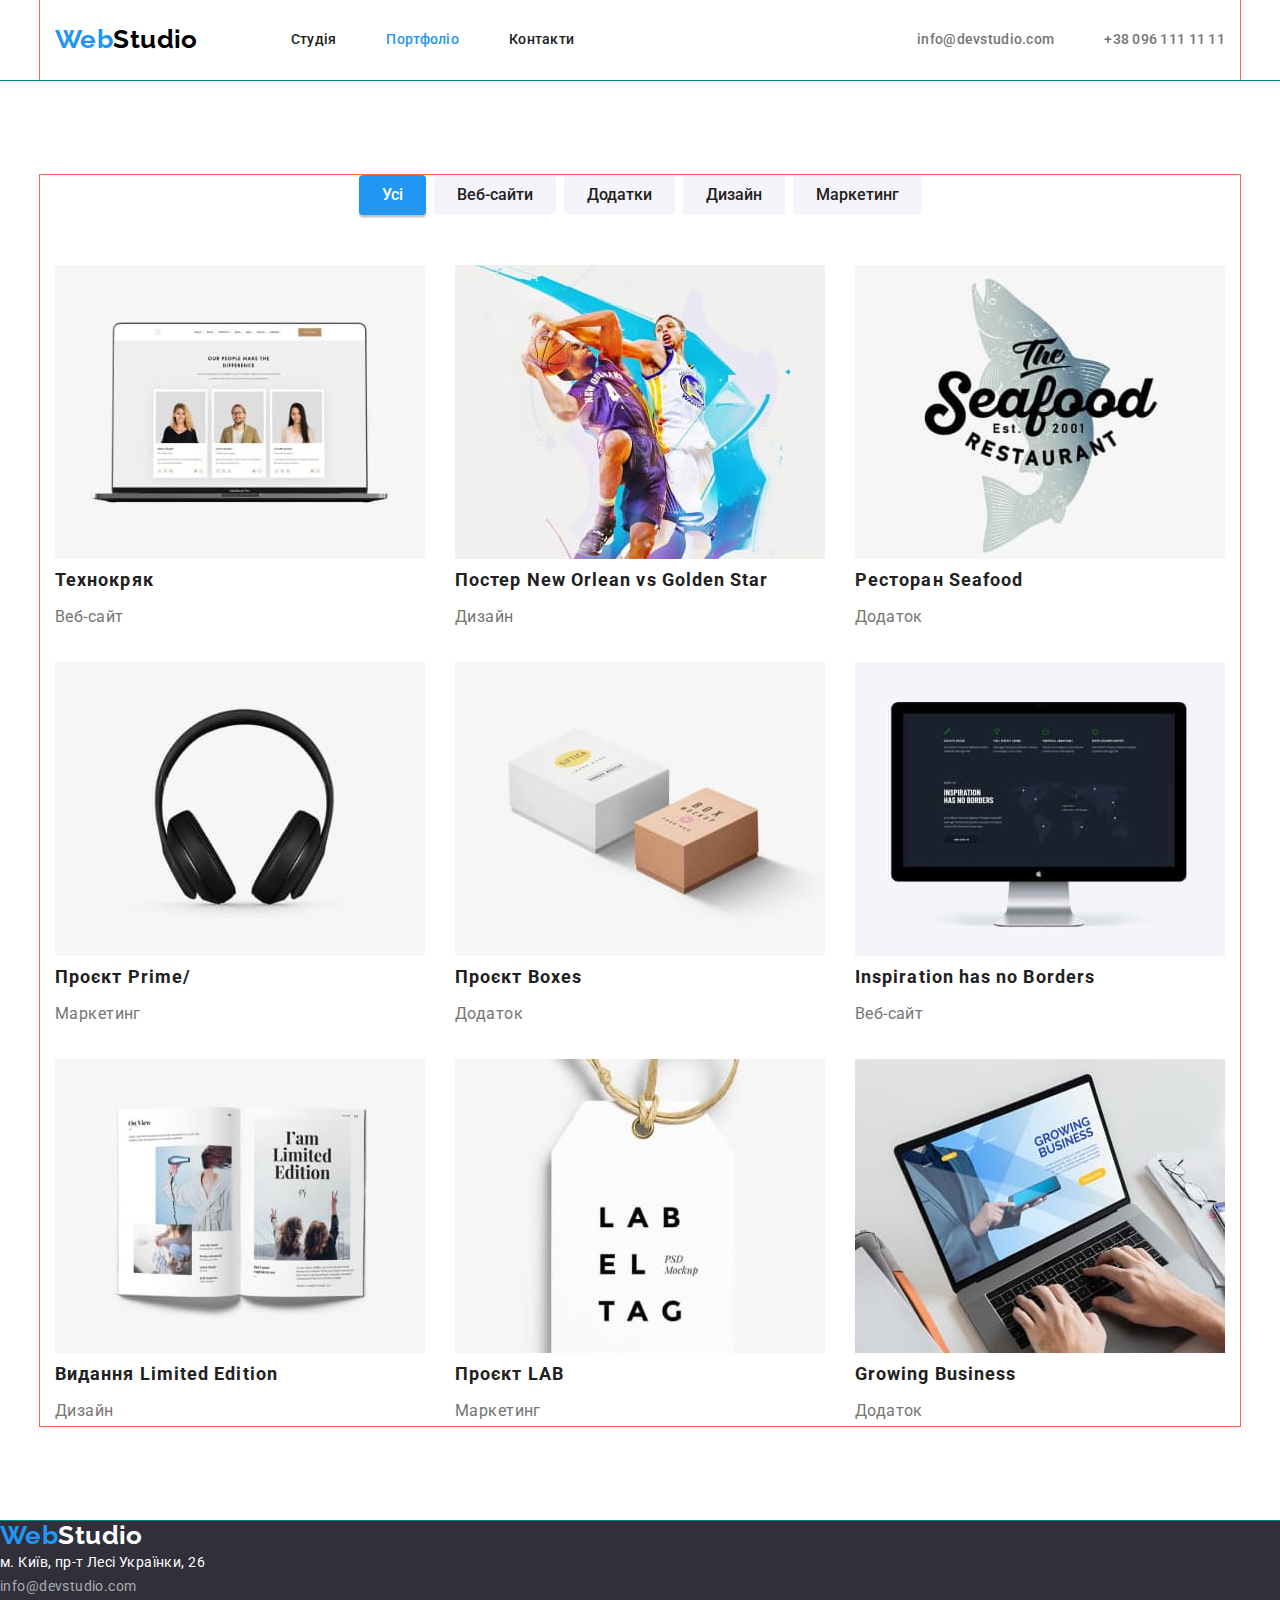
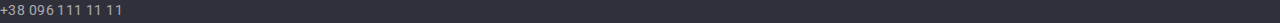
==== commit 3449c8fb: "Доработки модуль 3" ====
--- a/portfolio.html
+++ b/portfolio.html
@@ -39,23 +39,26 @@
             <div class="container">
                 <h1 class="hero-title visually-hidden ">Наші Проєкти</h1>
                 <!--Меню filters -->
-                <ul class="buttons list flex">
-                    <li>
-                        <button class="portfolio-button active" type="button">Усі</button>
-                    </li>
-                    <li>
-                        <button class="portfolio-button" type="button">Веб-сайти</button>
-                    </li>
-                    <li>
-                        <button class="portfolio-button" type="button">Додатки</button>
-                    </li>
-                    <li>
-                        <button class="portfolio-button" type="button">Дизайн</button>
-                    </li>
-                    <li>
-                        <button class="portfolio-button" type="button">Маркетинг</button>
-                    </li>
-                </ul>
+                <div class="btn-flex">
+                    <ul class="buttons list flex">
+                        <li class="item">
+                            <button class="portfolio-button active" type="button">Усі</button>
+                        </li>
+                        <li class="item">
+                            <button class="portfolio-button" type="button">Веб-сайти</button>
+                        </li>
+                        <li class="item">
+                            <button class="portfolio-button" type="button">Додатки</button>
+                        </li class="item">
+                        <li class="item">
+                            <button class="portfolio-button" type="button">Дизайн</button>
+                        </li>
+                        <li class="item">
+                            <button class="portfolio-button" type="button">Маркетинг</button>
+                        </li>
+                    </ul>
+                </div>
+                
                 <!-- Список проектов -->
                 <!-- <div class="flex-container"> -->
                     <ul class="projects list flex-container">
--- a/css/styles.css
+++ b/css/styles.css
@@ -39,7 +39,7 @@
     letter-spacing: 0.03em;
     background-color: var(--page-background);
     color: var(--priority-text-color);
-    width: 1600px;
+    /* width: 1600px; */
     outline: 1px solid tomato;
 }
 
@@ -55,7 +55,6 @@
 }
 
 .page-header {
-    width: 1600px;
     border-bottom: 1px solid var(--borders-color);
 
 }
@@ -158,12 +157,16 @@
 
 /* Секция Герой */
 .hero {
+    width: 1600px;
     background-color: var(--hero-footer-background);
     text-align: center;
     outline: 1px solid tomato;
 }
 
 .hero-title {
+    width: 696px;
+    margin-left: auto;
+    margin-right: auto;
     margin-bottom: 30px;
     font-weight: 900;
     font-size: 44px;
@@ -226,9 +229,12 @@
 
 /* Особливості  сброс нижнего паддинга*/
 .no-padding {
-    padding: 0;
-}
-
+    padding-bottom: 0;
+}
+
+.no-center {
+    align-items: normal;
+}
 /* Заголовки h3 Секции "Особенности"*/
 .peculiarities-subtitle {
     margin-bottom: 10px;
@@ -240,9 +246,15 @@
 
 /* текст Секции "Особенности" */
 .peculiarities-text {
+    width: 270px;
     line-height: 1.7;
 }
 
+
+/* Секция Чим ми займаемося */
+.alignment {
+    justify-content: space-between;
+}
 /* Секция Наша команда */
 .team {
     background-color: var(--team-background);
@@ -257,6 +269,7 @@
 }
 
 .team-subtitle {
+    margin-bottom: 10px;
     font-weight: 500;
     font-size: 16px;
     line-height: 1.19;
@@ -270,6 +283,10 @@
     text-align: center;
 }
 
+/* Объединение для выравнивания */
+.content {
+
+}
 /* Футер */
 .footer {
     background: var(--hero-footer-background);
@@ -289,22 +306,32 @@
 
 /* Страница Портфолио */
 /* Кнопки */
+.btn-flex{
+    display: flex;
+    justify-content: center;
+    margin-bottom: 50px;
+}
 .portfolio-button {
     display: inline-block;
-    font-family: inherit;
+    border: 1px solid transparent;
+    border-radius: 4px;
+    padding: 6px 22px;
+    
+    color: var(--title-text-color);
+    background: var(--team-background);
+
+    /* font-family: inherit; */
     font-weight: 500;
     font-size: 16px;
     line-height: 1.6;
     text-align: center;
-    color: var(--title-text-color);
     cursor: pointer;
-    background: var(--team-background);
-    border-radius: 4px;
-    border: 0;
-    padding: 6px 22px;
-
-}
-
+    }
+
+.buttons .item:not(:first-child) {
+    margin-left: 8px;
+
+}
 /* Активная кнопка */
 .portfolio-button.active,
 .portfolio-button:hover,
@@ -317,6 +344,7 @@
 /* flex-container */
 .flex-container {
     flex-wrap: wrap;
+    /* margin: -15px; */
    
 }
 
@@ -337,8 +365,9 @@
 .project {
     /* /* width: 370px; */
     width: calc((100% - 60px)/3);
-    margin-right: 30px;
-    margin-bottom: 30px;
+    /* margin: 15px; */
+     margin-right: 30px; 
+    margin-bottom: 30px; 
     background: var(--page-background);
     /* border: 1px solid var(--project-border); */
 }
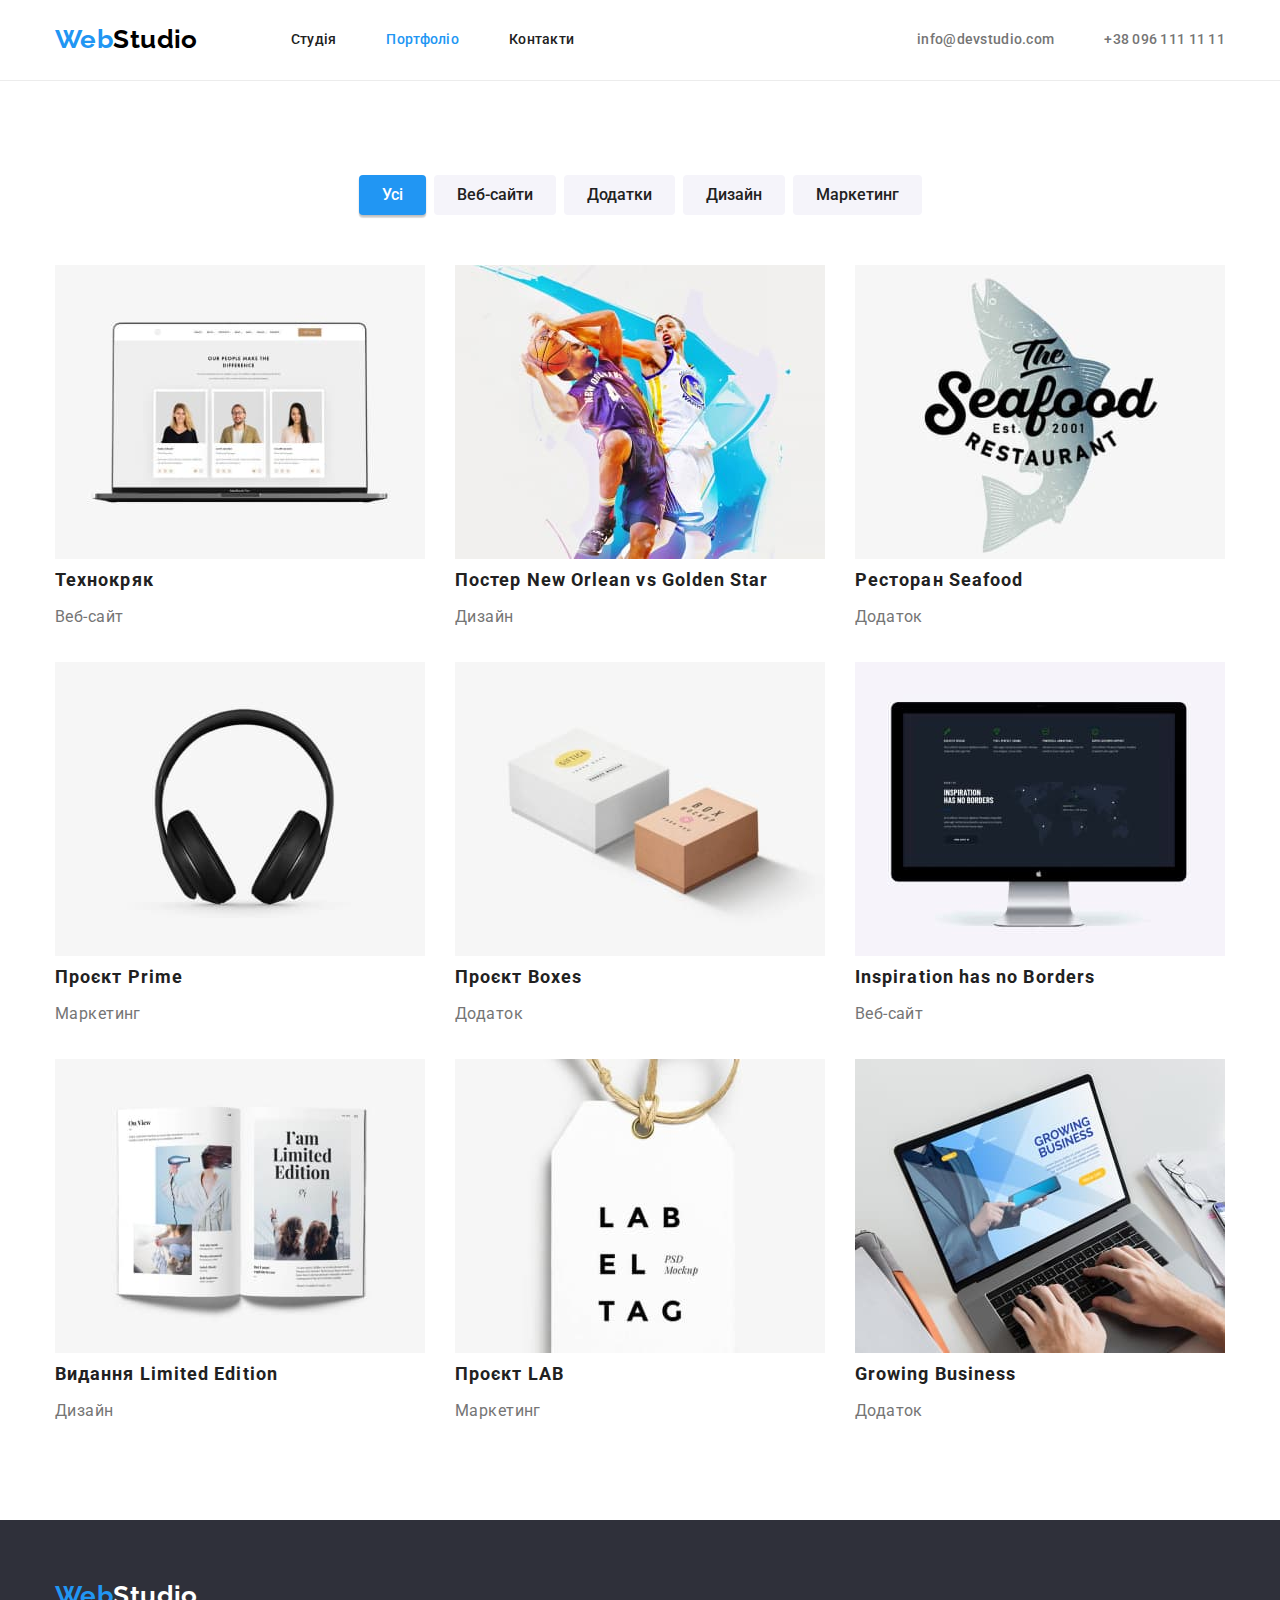
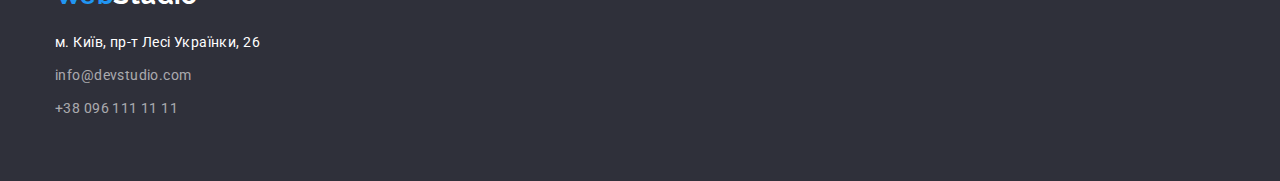
==== commit 5cb30d92: "мод 3.6" ====
--- a/portfolio.html
+++ b/portfolio.html
@@ -1,134 +1,231 @@
 <!DOCTYPE html>
 <html lang="uk">
-<head>
-    <meta charset="UTF-8">
-    <meta http-equiv="X-UA-Compatible" content="IE=edge">
-    <meta name="viewport" content="width=device-width, initial-scale=1.0">
+  <head>
+    <meta charset="UTF-8" />
+    <meta http-equiv="X-UA-Compatible" content="IE=edge" />
+    <meta name="viewport" content="width=device-width, initial-scale=1.0" />
     <title>Портфоліо</title>
-    <link rel="preconnect" href="https://fonts.googleapis.com">
-    <link rel="preconnect" href="https://fonts.gstatic.com" crossorigin>
-    <link href="https://fonts.googleapis.com/css2?family=Raleway:wght@700&family=Roboto:wght@400;500;700;900&display=swap" rel="stylesheet">
-    <link rel="stylesheet" href="https://cdnjs.cloudflare.com/ajax/libs/modern-normalize/1.1.0/modern-normalize.min.css">
-    <link rel="stylesheet" href="./css/styles.css">    
-</head>
-<body>
+    <link rel="preconnect" href="https://fonts.googleapis.com" />
+    <link rel="preconnect" href="https://fonts.gstatic.com" crossorigin />
+    <link
+      href="https://fonts.googleapis.com/css2?family=Raleway:wght@700&family=Roboto:wght@400;500;700;900&display=swap"
+      rel="stylesheet"
+    />
+    <link
+      rel="stylesheet"
+      href="https://cdnjs.cloudflare.com/ajax/libs/modern-normalize/1.1.0/modern-normalize.min.css"
+    />
+    <link rel="stylesheet" href="./css/styles.css" />
+  </head>
+
+  <body>
     <header class="page-header">
-        <!-- шапка меню-->
-        <div class="container flex">
-                <nav class="flex">
-                    <a class="logo" href="./index.html" lang="en">Web<span class="logo-header">Studio</span></a>
-                    <ul class="site-nav list flex">
-                        <li class="item"><a class="link accent " href="./index.html">Студія</a></li>
-                        <li class="item"><a class="link  accent active" href="./portfolio.html">Портфоліо</a></li>
-                        <li class="item"><a class="link  accent" href="#">Контакти</a></li>
-                    </ul>
-                </nav>
-                <!-- Контакты -->
-                <ul class="contacts list flex">
-                    <li class="item">
-                        <a class="nav-contacts  accent" href="mailto:info@devstudio.com">info@devstudio.com</a>
-                    </li>
-                    <li class="item">
-                        <a class="nav-contacts  accent" href="tel:+380961111111">+38 096 111 11 11</a>
-                    </li>
-                </ul>
-        </div>
+      <!-- шапка меню-->
+      <div class="container flex">
+        <nav class="flex">
+          <a class="logo" href="./index.html" lang="en"
+            >Web<span class="logo-header">Studio</span></a
+          >
+          <ul class="site-nav list flex">
+            <li class="item">
+              <a class="link accent" href="./index.html">Студія</a>
+            </li>
+            <li class="item">
+              <a class="link accent active" href="./portfolio.html"
+                >Портфоліо</a
+              >
+            </li>
+            <li class="item"><a class="link accent" href="#">Контакти</a></li>
+          </ul>
+        </nav>
+        <!-- Контакты -->
+        <ul class="contacts list flex">
+          <li class="item">
+            <a class="nav-contacts accent" href="mailto:info@devstudio.com"
+              >info@devstudio.com</a
+            >
+          </li>
+          <li class="item">
+            <a class="nav-contacts accent" href="tel:+380961111111"
+              >+38 096 111 11 11</a
+            >
+          </li>
+        </ul>
+      </div>
     </header>
     <main>
-        <section class="section">
-            <div class="container">
-                <h1 class="hero-title visually-hidden ">Наші Проєкти</h1>
-                <!--Меню filters -->
-                <div class="btn-flex">
-                    <ul class="buttons list flex">
-                        <li class="item">
-                            <button class="portfolio-button active" type="button">Усі</button>
-                        </li>
-                        <li class="item">
-                            <button class="portfolio-button" type="button">Веб-сайти</button>
-                        </li>
-                        <li class="item">
-                            <button class="portfolio-button" type="button">Додатки</button>
-                        </li class="item">
-                        <li class="item">
-                            <button class="portfolio-button" type="button">Дизайн</button>
-                        </li>
-                        <li class="item">
-                            <button class="portfolio-button" type="button">Маркетинг</button>
-                        </li>
-                    </ul>
-                </div>
-                
-                <!-- Список проектов -->
-                <!-- <div class="flex-container"> -->
-                    <ul class="projects list flex-container">
-                        <li class="project">
-                            <img src="./images/portfolio/technocrack-website.jpg" alt="Приклад веб-сайту Технокряк" width="370" height="294">
-                            <h2 class="projects-title">Технокряк</h2>
-                            <p class="projects-text">Веб-сайт</p>
-                        </li>
-                        <li class="project">
-                            <img src="./images/portfolio/poster.jpg" alt="Постер New Orlean vs Golden Star" width="370" height="294">
-                            <h2 class="projects-title">Постер <span lang="en">New Orlean vs Golden Star</span></h2>
-                            <p class="projects-text">Дизайн</p>
-                        </li>
-                        <li class="project">
-                            <img src="./images/portfolio/restaurant.jpg" alt="Додаток Ресторан Seafood" width="370" height="294">
-                            <h2 class="projects-title">Ресторан <span lang="en">Seafood</span></h2>
-                            <p class="projects-text">Додаток</p>
-                        </li>
-                        <li class="project">
-                            <img src="./images/portfolio/prime-project.jpg" alt="Проєкт Prime" width="370" height="294">
-                            <h2 class="projects-title">Проєкт <span lang="en">Prime/<span></h2>
-                            <p class="projects-text">Маркетинг</p>
-                        </li>
-                        <li class="project">
-                            <img src="./images/portfolio/project-boxes.jpg" alt="Проєкт Boxes" width="370" height="294">
-                            <h2 class="projects-title">Проєкт <span lang="en">Boxes</span></h2>
-                            <p class="projects-text">Додаток</p>
-                        </li>
-                        <li class="project">
-                            <img src="./images/portfolio/inspiration-has-no-borders.jpg" alt="Веб-сайт Inspiration has no Borders" width="370" height="294">
-                            <h2 class="projects-title"><span lang="en">Inspiration has no Borders</span></h2>
-                            <p class="projects-text">Веб-сайт</p>
-                        </li>
-                        <li class="project">
-                            <img src="./images/portfolio/limited-edition.jpg" alt="Видання Limited Edition" width="370" height="294">
-                            <h2 class="projects-title">Видання <span lang="en">Limited Edition</span></h2>
-                            <p class="projects-text">Дизайн</p>
-                        </li>
-                        <li class="project">
-                            <img src="./images/portfolio/lab.jpg" alt="Проєкт LAB" width="370" height="294">
-                            <h2 class="projects-title">Проєкт <span lang="en">LAB</span></h2>
-                            <p class="projects-text">Маркетинг</p>
-                        </li>
-                        <li class="project">
-                            <img src="./images/portfolio/growing-business.jpg" alt="Додаток Growing Business" width="370" height="294">
-                            <h2 class="projects-title"><span lang="en">Growing Business</span></h2>
-                            <p class="projects-text">Додаток</p>
-                        </li>
-                    </ul>
-                <!-- </div> -->
-            </div>
-            
-        </section>
+      <section class="section">
+        <div class="container">
+          <h1 class="hero-title visually-hidden">Наші Проєкти</h1>
+          <!--Меню filters -->
+          <div class="btn-flex">
+            <ul class="buttons list flex">
+              <li class="item">
+                <button class="portfolio-button active" type="button">
+                  Усі
+                </button>
+              </li>
+              <li class="item">
+                <button class="portfolio-button" type="button">
+                  Веб-сайти
+                </button>
+              </li>
+              <li class="item">
+                <button class="portfolio-button" type="button">Додатки</button>
+              </li>
+              <li class="item">
+                <button class="portfolio-button" type="button">Дизайн</button>
+              </li>
+              <li class="item">
+                <button class="portfolio-button" type="button">
+                  Маркетинг
+                </button>
+              </li>
+            </ul>
+          </div>
+
+          <!-- Список проектов -->
+          <!-- <div class="flex-container"> -->
+          <ul class="projects list flex-container">
+            <li class="project">
+              <img
+                src="./images/portfolio/technocrack-website.jpg"
+                alt="Приклад веб-сайту Технокряк"
+                width="370"
+                height="294"
+              />
+              <h2 class="projects-title">Технокряк</h2>
+              <p class="projects-text">Веб-сайт</p>
+            </li>
+            <li class="project">
+              <img
+                src="./images/portfolio/poster.jpg"
+                alt="Постер New Orlean vs Golden Star"
+                width="370"
+                height="294"
+              />
+              <h2 class="projects-title">
+                Постер <span lang="en">New Orlean vs Golden Star</span>
+              </h2>
+              <p class="projects-text">Дизайн</p>
+            </li>
+            <li class="project">
+              <img
+                src="./images/portfolio/restaurant.jpg"
+                alt="Додаток Ресторан Seafood"
+                width="370"
+                height="294"
+              />
+              <h2 class="projects-title">
+                Ресторан <span lang="en">Seafood</span>
+              </h2>
+              <p class="projects-text">Додаток</p>
+            </li>
+            <li class="project">
+              <img
+                src="./images/portfolio/prime-project.jpg"
+                alt="Проєкт Prime"
+                width="370"
+                height="294"
+              />
+              <h2 class="projects-title">
+                Проєкт <span lang="en">Prime</span>
+              </h2>
+              <p class="projects-text">Маркетинг</p>
+            </li>
+            <li class="project">
+              <img
+                src="./images/portfolio/project-boxes.jpg"
+                alt="Проєкт Boxes"
+                width="370"
+                height="294"
+              />
+              <h2 class="projects-title">
+                Проєкт <span lang="en">Boxes</span>
+              </h2>
+              <p class="projects-text">Додаток</p>
+            </li>
+            <li class="project">
+              <img
+                src="./images/portfolio/inspiration-has-no-borders.jpg"
+                alt="Веб-сайт Inspiration has no Borders"
+                width="370"
+                height="294"
+              />
+              <h2 class="projects-title">
+                <span lang="en">Inspiration has no Borders</span>
+              </h2>
+              <p class="projects-text">Веб-сайт</p>
+            </li>
+            <li class="project">
+              <img
+                src="./images/portfolio/limited-edition.jpg"
+                alt="Видання Limited Edition"
+                width="370"
+                height="294"
+              />
+              <h2 class="projects-title">
+                Видання <span lang="en">Limited Edition</span>
+              </h2>
+              <p class="projects-text">Дизайн</p>
+            </li>
+            <li class="project">
+              <img
+                src="./images/portfolio/lab.jpg"
+                alt="Проєкт LAB"
+                width="370"
+                height="294"
+              />
+              <h2 class="projects-title">Проєкт <span lang="en">LAB</span></h2>
+              <p class="projects-text">Маркетинг</p>
+            </li>
+            <li class="project">
+              <img
+                src="./images/portfolio/growing-business.jpg"
+                alt="Додаток Growing Business"
+                width="370"
+                height="294"
+              />
+              <h2 class="projects-title">
+                <span lang="en">Growing Business</span>
+              </h2>
+              <p class="projects-text">Додаток</p>
+            </li>
+          </ul>
+          <!-- </div> -->
+        </div>
+      </section>
     </main>
-        <!-- Подвал -->
-        <footer class="footer">
-            <a class="logo" href="./index.html" lang="en">Web<span class="logo-footer">Studio</span></a>
-            <address>
-                <ul class="list">
-                    <li>
-                        <a class="address-link" href="https://goo.gl/maps/CPtrU1FHBa2aNyZL9" target="_blank" rel="noopener noreferrer nofollow">м. Київ, пр-т Лесі Українки, 26</a>
-                    </li>
-                    <li>
-                        <a class="footer-contacts accent" href="mailto:info@devstudio.com">info@devstudio.com</a>
-                    </li>
-                    <li>
-                        <a class="footer-contacts accent" href="tel:+380961111111">+38 096 111 11 11</a>
-                    </li>
-                </ul>
-            </address>
-        </footer>    
-</body>
-</html>+    <!-- Подвал -->
+    <footer class="footer">
+      <div class="container">
+        <a class="logo" href="./index.html" lang="en"
+          >Web<span class="logo-footer">Studio</span></a
+        >
+        <address class="address">
+          <ul class="list">
+            <li>
+              <a
+                class="address-link"
+                href="https://goo.gl/maps/CPtrU1FHBa2aNyZL9"
+                target="_blank"
+                rel="noopener noreferrer nofollow"
+                >м. Київ, пр-т Лесі Українки, 26</a
+              >
+            </li>
+            <li class="address-indent">
+              <a class="footer-contacts accent" href="mailto:info@devstudio.com"
+                >info@devstudio.com</a
+              >
+            </li>
+            <li class="address-indent">
+              <a class="footer-contacts accent" href="tel:+380961111111"
+                >+38 096 111 11 11</a
+              >
+            </li>
+          </ul>
+        </address>
+      </div>
+    </footer>
+  </body>
+</html>
--- a/css/styles.css
+++ b/css/styles.css
@@ -39,8 +39,6 @@
     letter-spacing: 0.03em;
     background-color: var(--page-background);
     color: var(--priority-text-color);
-    /* width: 1600px; */
-    outline: 1px solid tomato;
 }
 
 /* Утилиты */
@@ -63,8 +61,6 @@
     width: 1200px;
     margin: 0 auto;
     padding: 0 15px;
-    outline: 1px solid tomato;
-
 }
 
 /* Для расположения меню по центру */
@@ -128,8 +124,8 @@
 /* .site-nav .item:not(:last-child) {
 margin-right: 50px;
 } */
-.site-nav .item+.item,
-.flex .item+.item {
+.site-nav >.item+.item,
+.flex >.item+.item {
     margin-left: 50px;
 }
 
@@ -157,10 +153,8 @@
 
 /* Секция Герой */
 .hero {
-    width: 1600px;
     background-color: var(--hero-footer-background);
     text-align: center;
-    outline: 1px solid tomato;
 }
 
 .hero-title {
@@ -201,7 +195,6 @@
 .section {
     padding-top: 94px;
     padding-bottom: 94px;
-    outline: 1px solid teal;
 }
 
 /* Заголовки секций h2 */
@@ -252,7 +245,8 @@
 
 
 /* Секция Чим ми займаемося */
-.alignment {
+.alignment,
+.team-list {
     justify-content: space-between;
 }
 /* Секция Наша команда */
@@ -262,13 +256,14 @@
 
 .team-card {
     width: 270px;
-    height: 368px;
+    /* height: 368px; */
     background: var(--page-background);
     box-shadow: var(--team-box-shadow);
     border-radius: 0px 0px 4px 4px;
 }
 
 .team-subtitle {
+    margin-top: 30px;
     margin-bottom: 10px;
     font-weight: 500;
     font-size: 16px;
@@ -278,6 +273,7 @@
 }
 
 .team-text {
+    margin-bottom: 30px;
     font-size: 16px;
     line-height: 1.19;
     text-align: center;
@@ -285,13 +281,23 @@
 
 /* Объединение для выравнивания */
 .content {
+    margin-top: 30px;
+    margin-bottom: 30px;
 
 }
 /* Футер */
 .footer {
+    padding-top: 60px;
+    padding-bottom: 60px;
     background: var(--hero-footer-background);
 }
-
+.address {
+    margin-top: 20px;
+}
+
+.address-indent {
+    margin-top: 9px;
+}
 .address-link,
 .footer-contacts {
     font-style: normal;
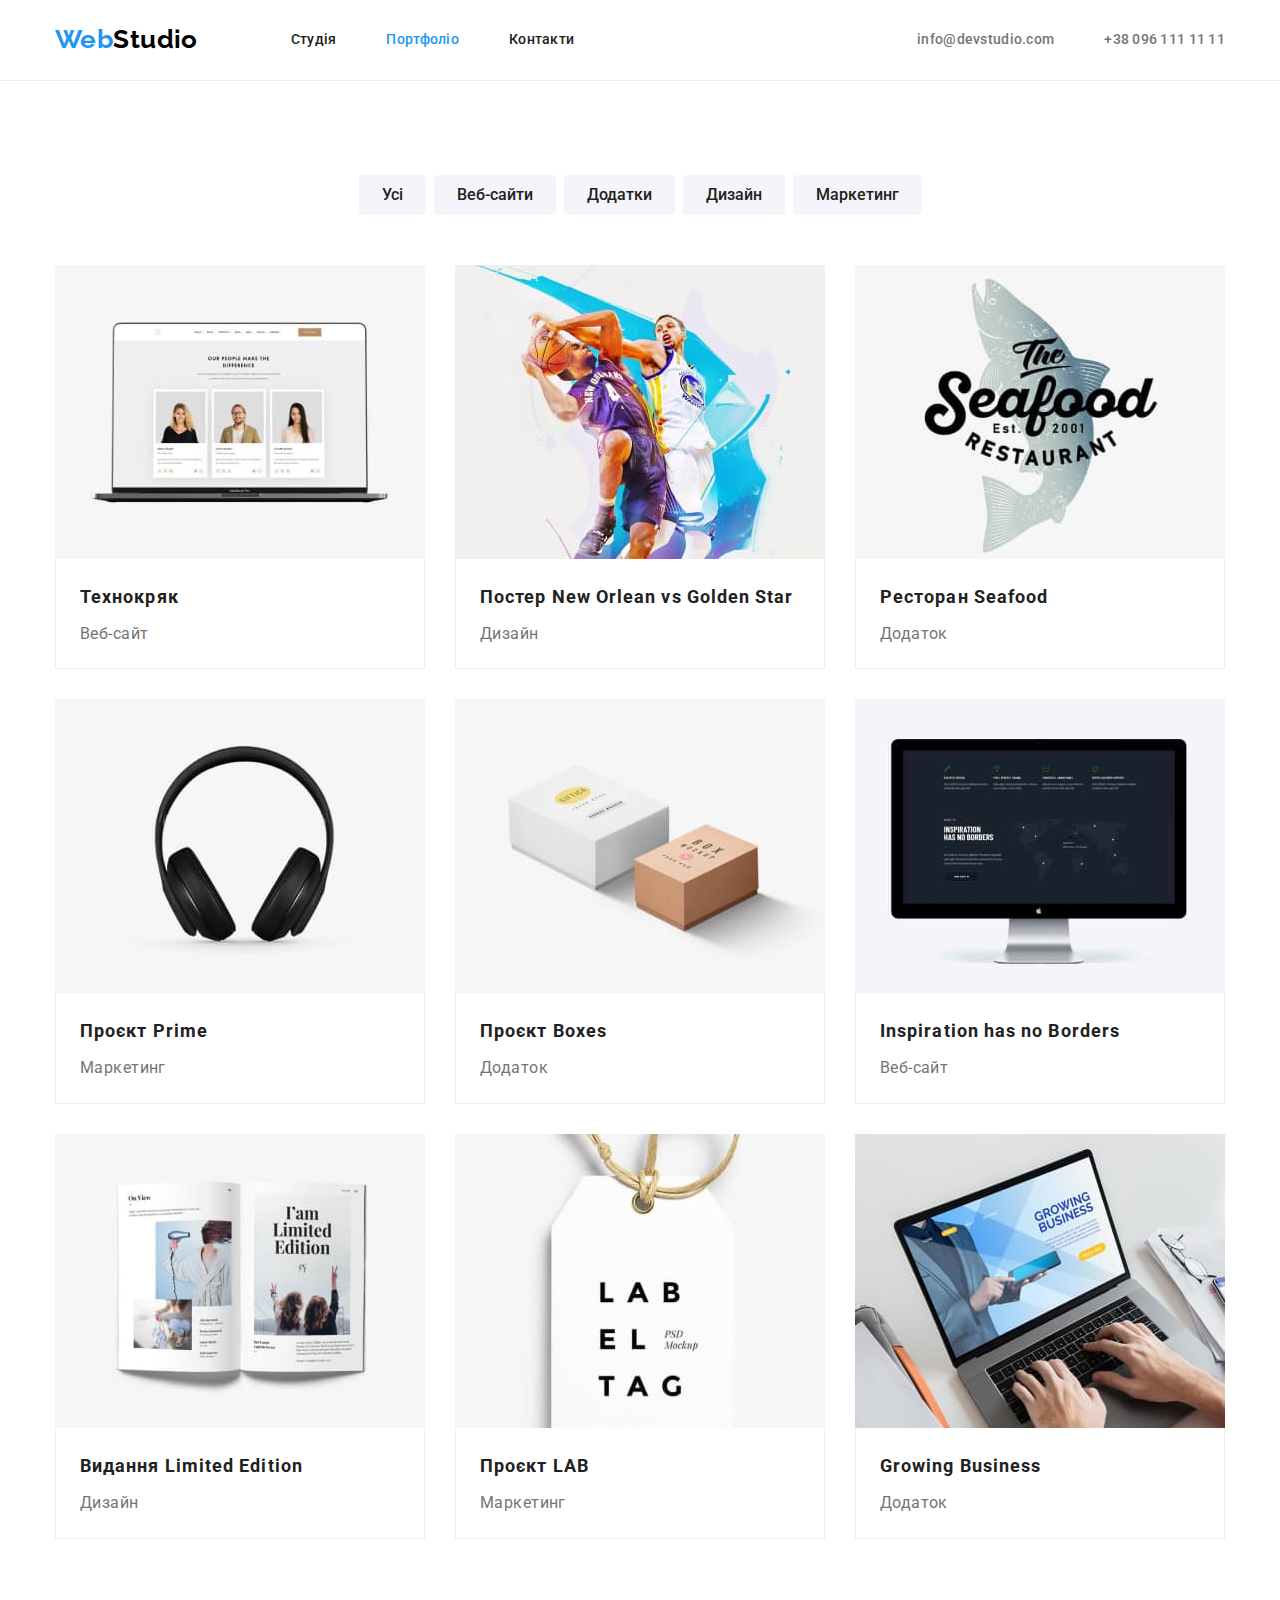
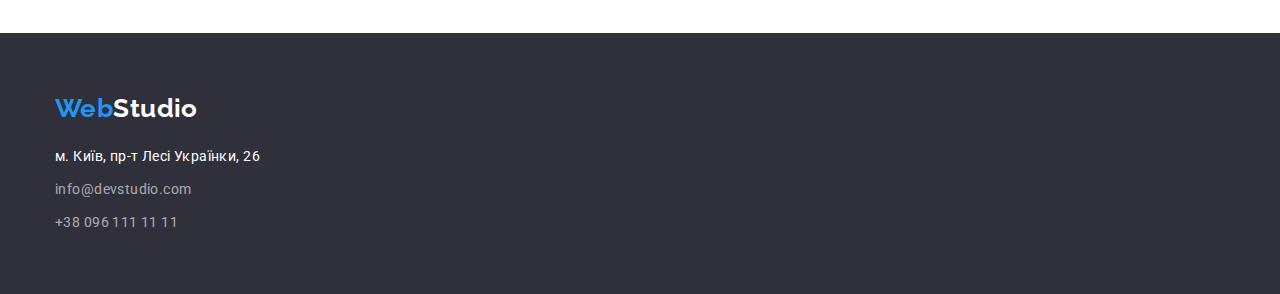
==== commit fc9a4b8c: "Исправлены ошибки после проверки ДЗ" ====
--- a/portfolio.html
+++ b/portfolio.html
@@ -1,231 +1,191 @@
 <!DOCTYPE html>
 <html lang="uk">
-  <head>
-    <meta charset="UTF-8" />
-    <meta http-equiv="X-UA-Compatible" content="IE=edge" />
-    <meta name="viewport" content="width=device-width, initial-scale=1.0" />
-    <title>Портфоліо</title>
-    <link rel="preconnect" href="https://fonts.googleapis.com" />
-    <link rel="preconnect" href="https://fonts.gstatic.com" crossorigin />
-    <link
-      href="https://fonts.googleapis.com/css2?family=Raleway:wght@700&family=Roboto:wght@400;500;700;900&display=swap"
-      rel="stylesheet"
-    />
-    <link
-      rel="stylesheet"
-      href="https://cdnjs.cloudflare.com/ajax/libs/modern-normalize/1.1.0/modern-normalize.min.css"
-    />
-    <link rel="stylesheet" href="./css/styles.css" />
-  </head>
 
-  <body>
-    <header class="page-header">
-      <!-- шапка меню-->
-      <div class="container flex">
-        <nav class="flex">
-          <a class="logo" href="./index.html" lang="en"
-            >Web<span class="logo-header">Studio</span></a
-          >
-          <ul class="site-nav list flex">
-            <li class="item">
-              <a class="link accent" href="./index.html">Студія</a>
-            </li>
-            <li class="item">
-              <a class="link accent active" href="./portfolio.html"
-                >Портфоліо</a
-              >
-            </li>
-            <li class="item"><a class="link accent" href="#">Контакти</a></li>
-          </ul>
-        </nav>
-        <!-- Контакты -->
-        <ul class="contacts list flex">
+<head>
+  <meta charset="UTF-8" />
+  <meta http-equiv="X-UA-Compatible" content="IE=edge" />
+  <meta name="viewport" content="width=device-width, initial-scale=1.0" />
+  <title>Портфоліо</title>
+  <link rel="preconnect" href="https://fonts.googleapis.com" />
+  <link rel="preconnect" href="https://fonts.gstatic.com" crossorigin />
+  <link href="https://fonts.googleapis.com/css2?family=Raleway:wght@700&family=Roboto:wght@400;500;700;900&display=swap"
+    rel="stylesheet" />
+  <link rel="stylesheet"
+    href="https://cdnjs.cloudflare.com/ajax/libs/modern-normalize/1.1.0/modern-normalize.min.css" />
+  <link rel="stylesheet" href="./css/styles.css" />
+</head>
+
+<body>
+  <header class="page-header">
+    <!-- шапка меню-->
+    <div class="container flex">
+      <nav class="flex">
+        <a class="logo" href="./index.html" lang="en">Web<span class="logo-header">Studio</span></a>
+        <ul class="site-nav list flex">
           <li class="item">
-            <a class="nav-contacts accent" href="mailto:info@devstudio.com"
-              >info@devstudio.com</a
-            >
+            <a class="link accent" href="./index.html">Студія</a>
           </li>
           <li class="item">
-            <a class="nav-contacts accent" href="tel:+380961111111"
-              >+38 096 111 11 11</a
-            >
+            <a class="link accent active" href="./portfolio.html">Портфоліо</a>
+          </li>
+          <li class="item"><a class="link accent" href="#">Контакти</a></li>
+        </ul>
+      </nav>
+      <!-- Контакты -->
+      <ul class="contacts list flex">
+        <li class="item">
+          <a class="nav-contacts accent" href="mailto:info@devstudio.com">info@devstudio.com</a>
+        </li>
+        <li class="item">
+          <a class="nav-contacts accent" href="tel:+380961111111">+38 096 111 11 11</a>
+        </li>
+      </ul>
+    </div>
+  </header>
+  <main>
+    <section class="section">
+      <div class="container">
+        <h1 class="hero-title visually-hidden">Наші Проєкти</h1>
+        <!--Меню filters -->
+
+        <ul class="buttons list flex btn-flex">
+          <li class="item">
+            <button class="portfolio-button" type="button">
+              Усі
+            </button>
+          </li>
+          <li class="item">
+            <button class="portfolio-button" type="button">
+              Веб-сайти
+            </button>
+          </li>
+          <li class="item">
+            <button class="portfolio-button" type="button">Додатки</button>
+          </li>
+          <li class="item">
+            <button class="portfolio-button" type="button">Дизайн</button>
+          </li>
+          <li class="item">
+            <button class="portfolio-button" type="button">
+              Маркетинг
+            </button>
           </li>
         </ul>
-      </div>
-    </header>
-    <main>
-      <section class="section">
-        <div class="container">
-          <h1 class="hero-title visually-hidden">Наші Проєкти</h1>
-          <!--Меню filters -->
-          <div class="btn-flex">
-            <ul class="buttons list flex">
-              <li class="item">
-                <button class="portfolio-button active" type="button">
-                  Усі
-                </button>
-              </li>
-              <li class="item">
-                <button class="portfolio-button" type="button">
-                  Веб-сайти
-                </button>
-              </li>
-              <li class="item">
-                <button class="portfolio-button" type="button">Додатки</button>
-              </li>
-              <li class="item">
-                <button class="portfolio-button" type="button">Дизайн</button>
-              </li>
-              <li class="item">
-                <button class="portfolio-button" type="button">
-                  Маркетинг
-                </button>
-              </li>
-            </ul>
-          </div>
 
-          <!-- Список проектов -->
-          <!-- <div class="flex-container"> -->
-          <ul class="projects list flex-container">
-            <li class="project">
-              <img
-                src="./images/portfolio/technocrack-website.jpg"
-                alt="Приклад веб-сайту Технокряк"
-                width="370"
-                height="294"
-              />
+
+        <!-- Список проектов -->
+        <!-- <div class="flex-container"> -->
+        <ul class="projects list flex-container">
+          <li class="project">
+            <img class="img-block" src="./images/portfolio/technocrack-website.jpg" alt="Приклад веб-сайту Технокряк"
+              width="370" height="294" />
+            <div class="project-caption">
               <h2 class="projects-title">Технокряк</h2>
               <p class="projects-text">Веб-сайт</p>
-            </li>
-            <li class="project">
-              <img
-                src="./images/portfolio/poster.jpg"
-                alt="Постер New Orlean vs Golden Star"
-                width="370"
-                height="294"
-              />
+            </div>
+          </li>
+          <li class="project">
+            <img class="img-block" src="./images/portfolio/poster.jpg" alt="Постер New Orlean vs Golden Star"
+              width="370" height="294" />
+            <div class="project-caption">
               <h2 class="projects-title">
                 Постер <span lang="en">New Orlean vs Golden Star</span>
               </h2>
               <p class="projects-text">Дизайн</p>
-            </li>
-            <li class="project">
-              <img
-                src="./images/portfolio/restaurant.jpg"
-                alt="Додаток Ресторан Seafood"
-                width="370"
-                height="294"
-              />
+            </div>
+          </li>
+          <li class="project">
+            <img class="img-block" src="./images/portfolio/restaurant.jpg" alt="Додаток Ресторан Seafood" width="370"
+              height="294" />
+            <div class="project-caption">
               <h2 class="projects-title">
                 Ресторан <span lang="en">Seafood</span>
               </h2>
               <p class="projects-text">Додаток</p>
-            </li>
-            <li class="project">
-              <img
-                src="./images/portfolio/prime-project.jpg"
-                alt="Проєкт Prime"
-                width="370"
-                height="294"
-              />
+            </div>
+          </li>
+          <li class="project">
+            <img class="img-block" src="./images/portfolio/prime-project.jpg" alt="Проєкт Prime" width="370"
+              height="294" />
+            <div class="project-caption">
               <h2 class="projects-title">
                 Проєкт <span lang="en">Prime</span>
               </h2>
               <p class="projects-text">Маркетинг</p>
-            </li>
-            <li class="project">
-              <img
-                src="./images/portfolio/project-boxes.jpg"
-                alt="Проєкт Boxes"
-                width="370"
-                height="294"
-              />
+            </div>
+          </li>
+          <li class="project">
+            <img class="img-block" src="./images/portfolio/project-boxes.jpg" alt="Проєкт Boxes" width="370"
+              height="294" />
+            <div class="project-caption">
               <h2 class="projects-title">
                 Проєкт <span lang="en">Boxes</span>
               </h2>
               <p class="projects-text">Додаток</p>
-            </li>
-            <li class="project">
-              <img
-                src="./images/portfolio/inspiration-has-no-borders.jpg"
-                alt="Веб-сайт Inspiration has no Borders"
-                width="370"
-                height="294"
-              />
+            </div>
+          </li>
+          <li class="project">
+            <img class="img-block" src="./images/portfolio/inspiration-has-no-borders.jpg"
+              alt="Веб-сайт Inspiration has no Borders" width="370" height="294" />
+            <div class="project-caption">
               <h2 class="projects-title">
                 <span lang="en">Inspiration has no Borders</span>
               </h2>
               <p class="projects-text">Веб-сайт</p>
-            </li>
-            <li class="project">
-              <img
-                src="./images/portfolio/limited-edition.jpg"
-                alt="Видання Limited Edition"
-                width="370"
-                height="294"
-              />
+            </div>
+          </li>
+          <li class="project">
+            <img class="img-block" src="./images/portfolio/limited-edition.jpg" alt="Видання Limited Edition"
+              width="370" height="294" />
+            <div class="project-caption">
               <h2 class="projects-title">
                 Видання <span lang="en">Limited Edition</span>
               </h2>
               <p class="projects-text">Дизайн</p>
-            </li>
-            <li class="project">
-              <img
-                src="./images/portfolio/lab.jpg"
-                alt="Проєкт LAB"
-                width="370"
-                height="294"
-              />
+            </div>
+          </li>
+          <li class="project">
+            <img class="img-block" src="./images/portfolio/lab.jpg" alt="Проєкт LAB" width="370" height="294" />
+            <div class="project-caption">
               <h2 class="projects-title">Проєкт <span lang="en">LAB</span></h2>
               <p class="projects-text">Маркетинг</p>
-            </li>
-            <li class="project">
-              <img
-                src="./images/portfolio/growing-business.jpg"
-                alt="Додаток Growing Business"
-                width="370"
-                height="294"
-              />
+            </div>
+          </li>
+          <li class="project">
+            <img class="img-block" src="./images/portfolio/growing-business.jpg" alt="Додаток Growing Business"
+              width="370" height="294" />
+            <div class="project-caption">
               <h2 class="projects-title">
                 <span lang="en">Growing Business</span>
               </h2>
               <p class="projects-text">Додаток</p>
-            </li>
-          </ul>
-          <!-- </div> -->
-        </div>
-      </section>
-    </main>
-    <!-- Подвал -->
-    <footer class="footer">
-      <div class="container">
-        <a class="logo" href="./index.html" lang="en"
-          >Web<span class="logo-footer">Studio</span></a
-        >
-        <address class="address">
-          <ul class="list">
-            <li>
-              <a
-                class="address-link"
-                href="https://goo.gl/maps/CPtrU1FHBa2aNyZL9"
-                target="_blank"
-                rel="noopener noreferrer nofollow"
-                >м. Київ, пр-т Лесі Українки, 26</a
-              >
-            </li>
-            <li class="address-indent">
-              <a class="footer-contacts accent" href="mailto:info@devstudio.com"
-                >info@devstudio.com</a
-              >
-            </li>
-            <li class="address-indent">
-              <a class="footer-contacts accent" href="tel:+380961111111"
-                >+38 096 111 11 11</a
-              >
-            </li>
-          </ul>
-        </address>
+            </div>
+          </li>
+        </ul>
+        <!-- </div> -->
       </div>
-    </footer>
-  </body>
-</html>
+    </section>
+  </main>
+  <!-- Подвал -->
+  <footer class="footer">
+    <div class="container">
+      <a class="logo" href="./index.html" lang="en">Web<span class="logo-footer">Studio</span></a>
+      <address class="address">
+        <ul class="list">
+          <li>
+            <a class="address-link" href="https://goo.gl/maps/CPtrU1FHBa2aNyZL9" target="_blank"
+              rel="noopener noreferrer nofollow">м. Київ, пр-т Лесі Українки, 26</a>
+          </li>
+          <li class="address-indent">
+            <a class="footer-contacts accent" href="mailto:info@devstudio.com">info@devstudio.com</a>
+          </li>
+          <li class="address-indent">
+            <a class="footer-contacts accent" href="tel:+380961111111">+38 096 111 11 11</a>
+          </li>
+        </ul>
+      </address>
+    </div>
+  </footer>
+</body>
+
+</html>--- a/css/styles.css
+++ b/css/styles.css
@@ -155,6 +155,8 @@
 .hero {
     background-color: var(--hero-footer-background);
     text-align: center;
+    padding-top: 200px;
+    padding-bottom: 200px;
 }
 
 .hero-title {
@@ -185,6 +187,7 @@
     background-color: var(--accent-color);
     border: 0;
     box-shadow: var(--hero-box-shadow);
+    cursor: pointer;
 }
 
 .hero-button:active {
@@ -245,6 +248,10 @@
 
 
 /* Секция Чим ми займаемося */
+/* Снятие пробела у фото */
+.img-block {
+    display: block;
+}
 .alignment,
 .team-list {
     justify-content: space-between;
@@ -262,8 +269,11 @@
     border-radius: 0px 0px 4px 4px;
 }
 
+.caption {
+    margin-top: 30px;
+    margin-bottom: 16px;
+}
 .team-subtitle {
-    margin-top: 30px;
     margin-bottom: 10px;
     font-weight: 500;
     font-size: 16px;
@@ -273,7 +283,6 @@
 }
 
 .team-text {
-    margin-bottom: 30px;
     font-size: 16px;
     line-height: 1.19;
     text-align: center;
@@ -342,6 +351,7 @@
 .portfolio-button.active,
 .portfolio-button:hover,
 portfolio-button:focus {
+    padding: 6px 25px;
     color: var(--logo-footer);
     background: var(--accent-color);
     box-shadow: var(--portfolio-box-shadow);
@@ -354,6 +364,15 @@
    
 }
 
+.project-caption {
+    padding: 20px 24px;
+    border-right: 1px solid #EEEEEE;
+    border-left: 1px solid #EEEEEE;
+    border-bottom: 1px solid #EEEEEE;
+
+   
+    
+}
 /* Заголовки h2 Проектов */
 .projects-title {
     font-size: 18px;
